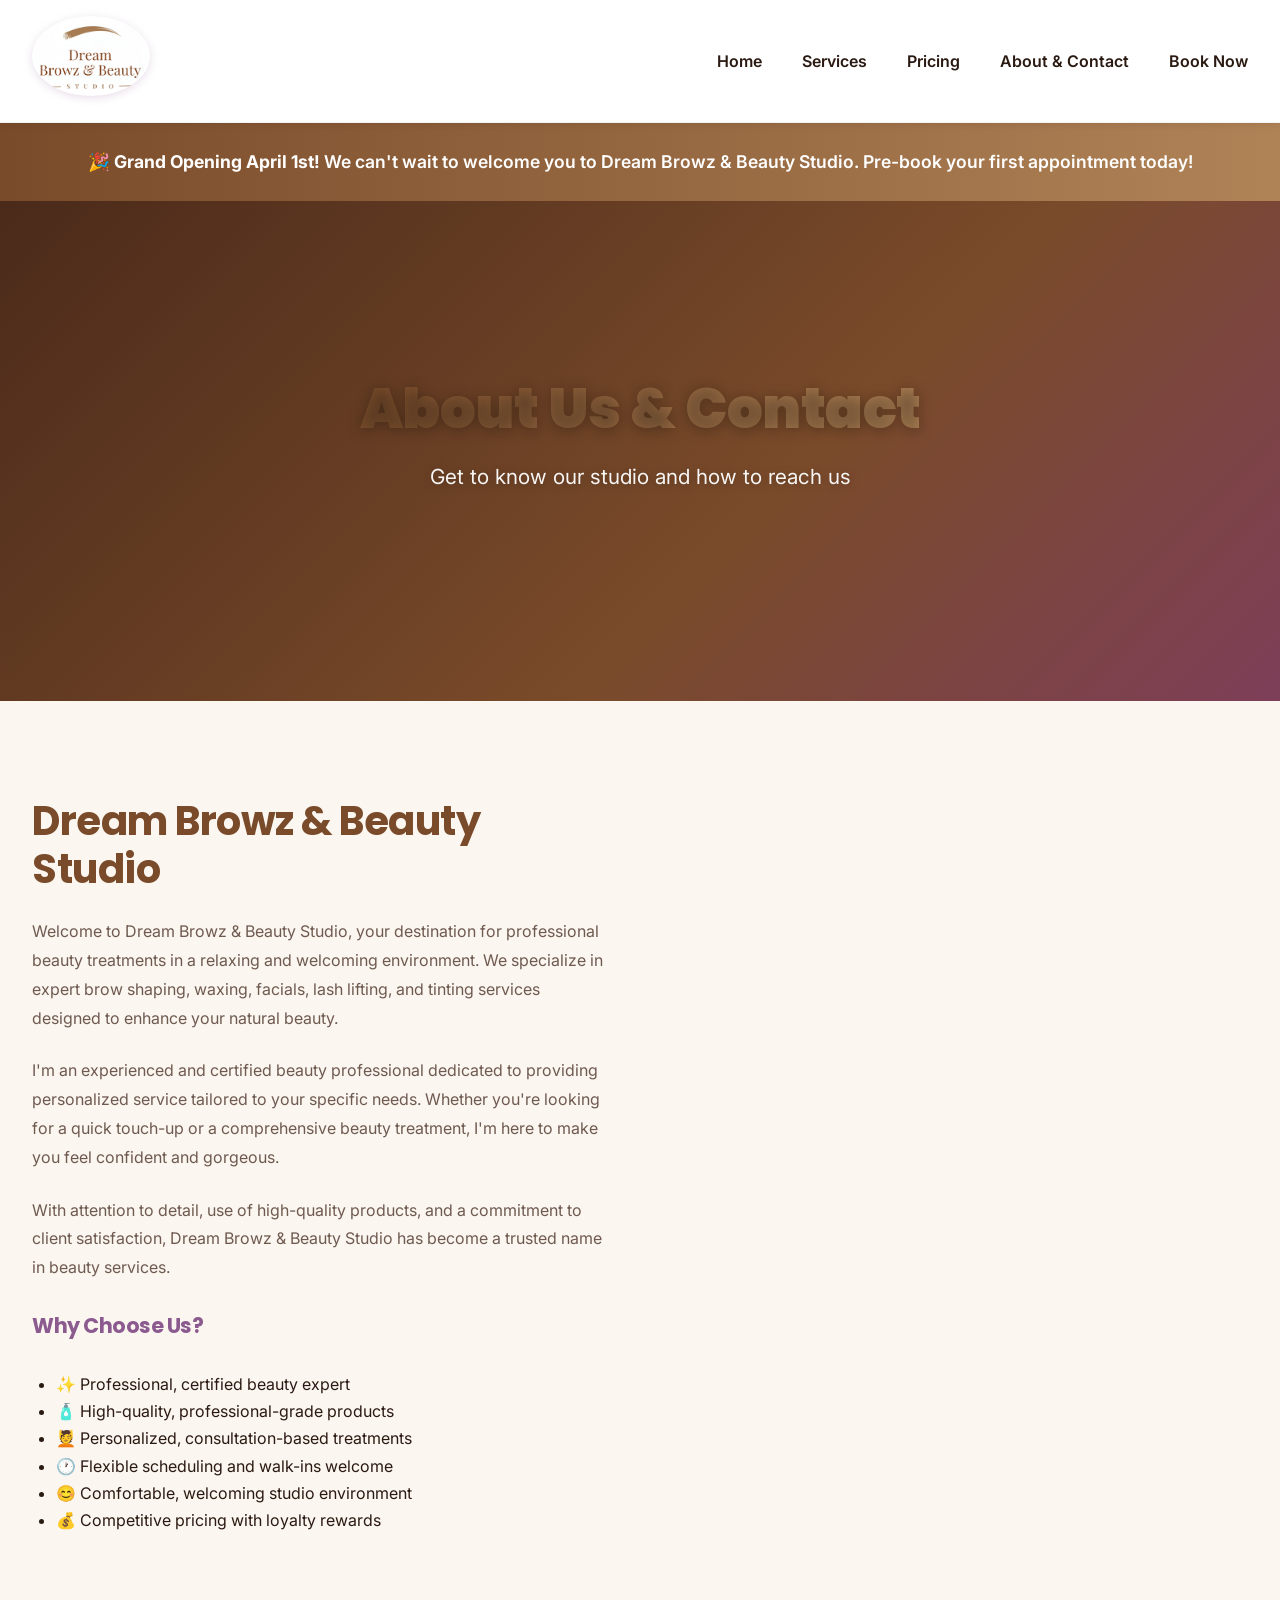
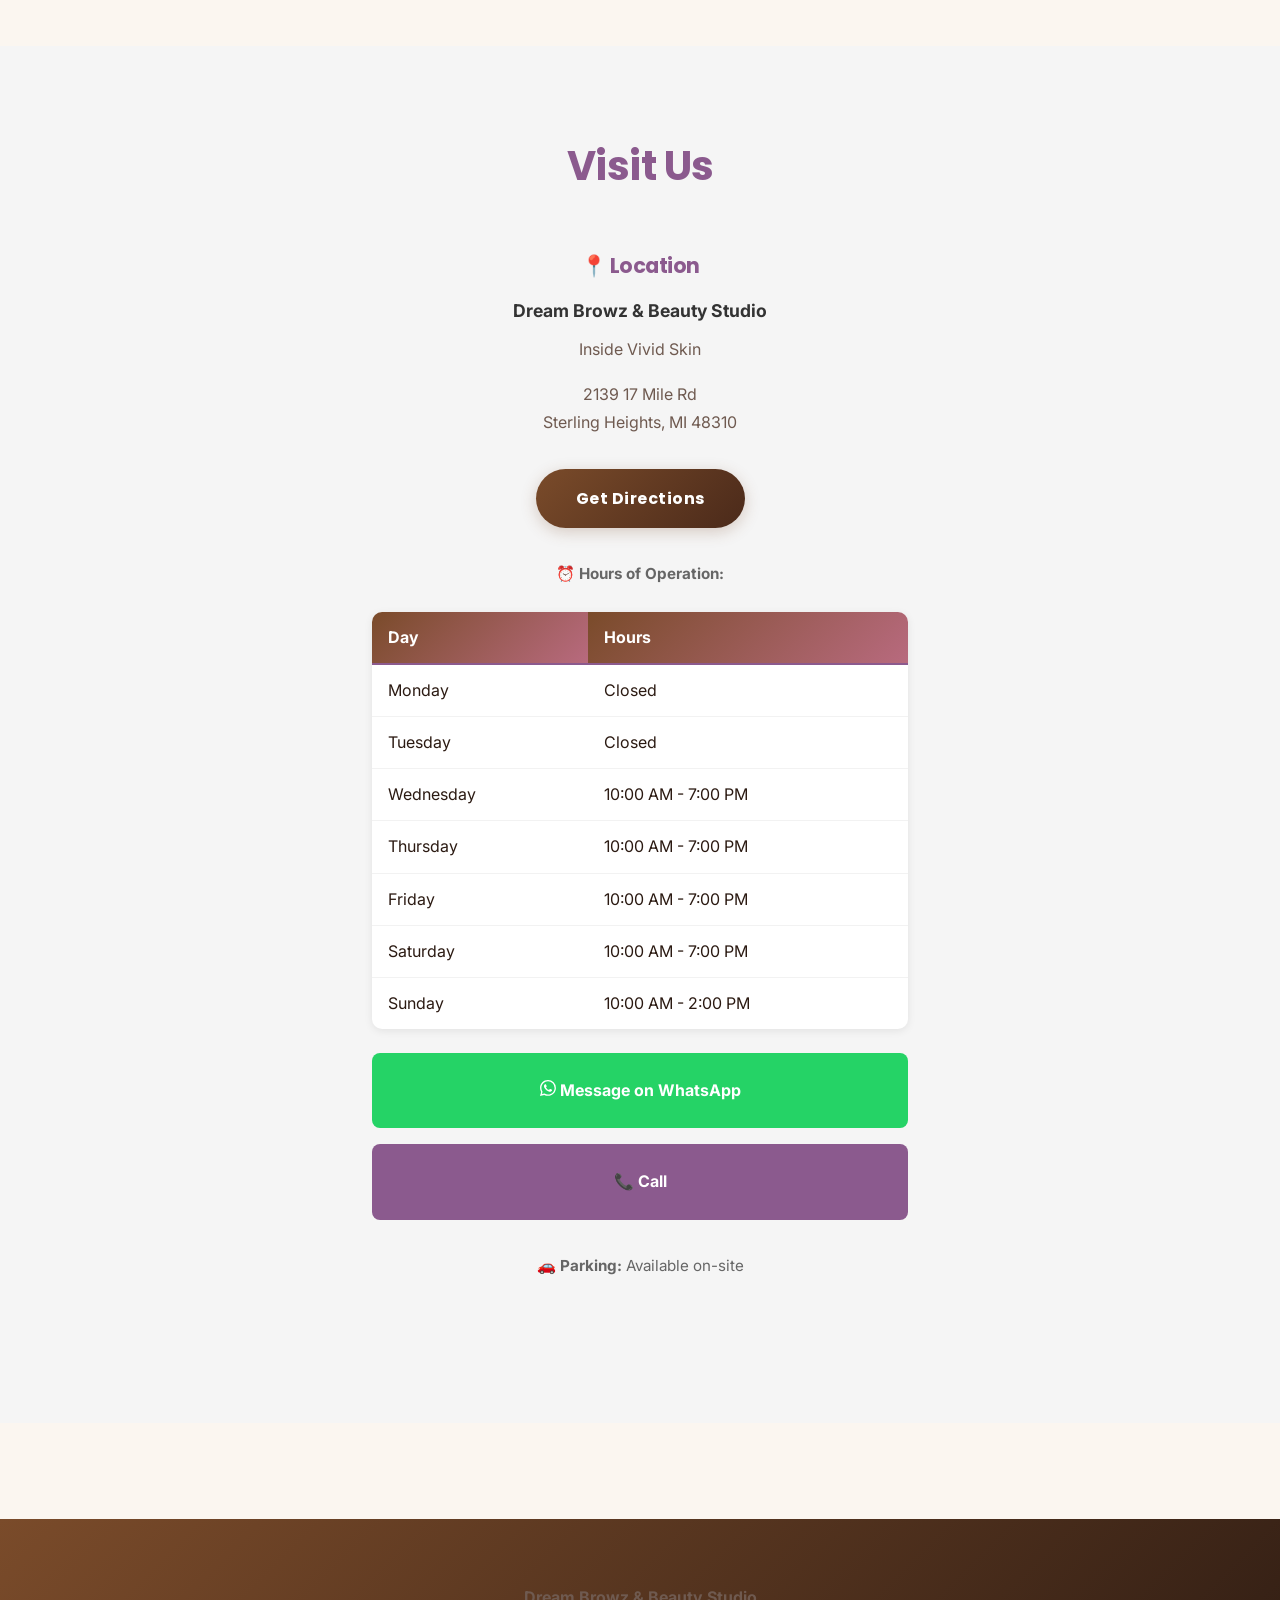
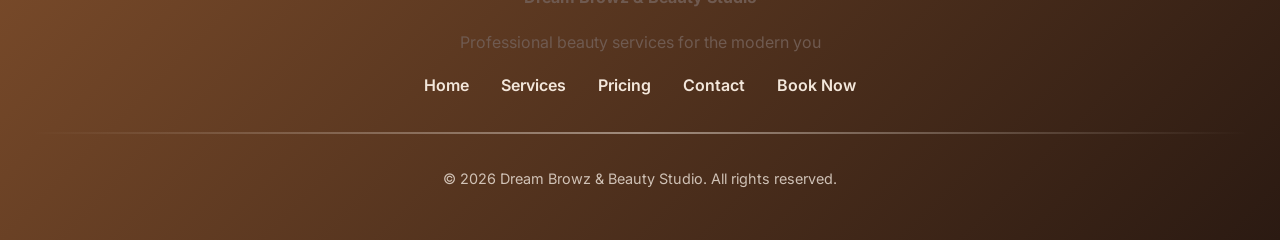
==== about.html @ 8efdc84b "design updates" ====
<!DOCTYPE html>
<html lang="en">
<head>
  <meta charset="UTF-8">
  <meta name="viewport" content="width=device-width, initial-scale=1.0">
  <meta name="description" content="About Dream Browz & Beauty Studio - Contact information, hours, and meet our team.">
  <meta name="keywords" content="beauty studio, contact, hours, location, team">
  
  <title>About Us & Contact - Dream Browz & Beauty Studio</title>
  
  <link rel="stylesheet" href="css/style.css">
  <link rel="icon" type="image/svg+xml" href="images/favicon.svg">
</head>
<body>
  <!-- ============================================
       Navigation Bar
       ============================================ -->
  <nav>
    <div class="navbar">
      <div class="logo"><a href="https://www.dreambrowznbeauty.com"><img src="images/logo.png" alt="Dream Browz & Beauty Studio"></a></div>
      <div class="nav-toggle">
        <span></span>
        <span></span>
        <span></span>
      </div>
      <ul class="nav-links">
        <li><a href="index.html">Home</a></li>
        <li><a href="index.html#services">Services</a></li>
        <li><a href="pricing.html">Pricing</a></li>
        <li><a href="about.html">About & Contact</a></li>
        <li><a href="booking.html">Book Now</a></li>
      </ul>
    </div>
  </nav>

  <!-- ============================================
       Coming Soon Banner
       ============================================ -->
  <div class="coming-soon-banner">
    🎉 <strong>Grand Opening April 1st!</strong> We can't wait to welcome you to Dream Browz & Beauty Studio. Pre-book your first appointment today!
  </div>

  <!-- ============================================
       Hero Section
       ============================================ -->
  <section class="hero">
    <h1>About Us & Contact</h1>
    <p>Get to know our studio and how to reach us</p>
  </section>

  <!-- ============================================
       About Section
       ============================================ -->
  <section class="about">
    <div class="about-content">
      <div class="about-text">
        <h2>Dream Browz & Beauty Studio</h2>
        <p>
          Welcome to Dream Browz & Beauty Studio, your destination for professional beauty treatments 
          in a relaxing and welcoming environment. We specialize in expert brow shaping, waxing, facials, 
          lash lifting, and tinting services designed to enhance your natural beauty.
        </p>
        
        <p>
          I'm an experienced and certified beauty professional dedicated to providing personalized 
          service tailored to your specific needs. Whether you're looking for a quick touch-up or a 
          comprehensive beauty treatment, I'm here to make you feel confident and gorgeous.
        </p>

        <p>
          With attention to detail, use of high-quality products, and a commitment to client satisfaction, 
          Dream Browz & Beauty Studio has become a trusted name in beauty services.
        </p>

        <h3 style="margin-top: 2rem; color: #8b5a8e;">Why Choose Us?</h3>
        <ul style="margin-left: 1.5rem; list-style: disc; padding: 1rem 0;">
          <li>✨ Professional, certified beauty expert</li>
          <li>🧴 High-quality, professional-grade products</li>
          <li>💆 Personalized, consultation-based treatments</li>
          <li>🕐 Flexible scheduling and walk-ins welcome</li>
          <li>😊 Comfortable, welcoming studio environment</li>
          <li>💰 Competitive pricing with loyalty rewards</li>
        </ul>
      </div>


    </div>
  </section>

  <!-- ============================================
       COMMENTED OUT: Contact Form Section
       ============================================ -->
  <!--
  <section class="backup-contact" style="padding: 3rem 2rem; background: #f9f9f9; max-width: 600px; margin: 2rem auto;">
    <div style="border-top: 2px solid #f0f0f0; padding-top: 2rem;">
      <h3 style="text-align: center; color: #8b5a8e; margin-bottom: 1.5rem;">Send us a Message</h3>
      
      <form id="contact-form" method="POST" action="https://formspree.io/f/xgonzklg" style="display: flex; flex-direction: column; gap: 1rem;">
        <div>
          <label for="name" style="display: block; margin-bottom: 0.5rem; color: #333; font-weight: bold;">Name</label>
          <input type="text" id="name" name="name" required placeholder="Your name" 
            style="width: 100%; padding: 0.75rem; border: 1px solid #ddd; border-radius: 6px; font-family: inherit; box-sizing: border-box;">
        </div>

        <div>
          <label for="email" style="display: block; margin-bottom: 0.5rem; color: #333; font-weight: bold;">Email</label>
          <input type="email" id="email" name="email" required placeholder="your@email.com" 
            style="width: 100%; padding: 0.75rem; border: 1px solid #ddd; border-radius: 6px; font-family: inherit; box-sizing: border-box;">
        </div>

        <div>
          <label for="phone" style="display: block; margin-bottom: 0.5rem; color: #333; font-weight: bold;">Phone</label>
          <input type="tel" id="phone" name="phone" placeholder="(123) 456-7890" 
            style="width: 100%; padding: 0.75rem; border: 1px solid #ddd; border-radius: 6px; font-family: inherit; box-sizing: border-box;">
        </div>

        <div>
          <label for="service" style="display: block; margin-bottom: 0.5rem; color: #333; font-weight: bold;">Service Interested In</label>
          <select id="service" name="service" 
            style="width: 100%; padding: 0.75rem; border: 1px solid #ddd; border-radius: 6px; font-family: inherit; box-sizing: border-box;">
            <option value="">-- Select a service --</option>
            <option value="Brows">Brows</option>
            <option value="Waxing">Waxing</option>
            <option value="Facials">Facials</option>
            <option value="Lash Lifting">Lash Lifting</option>
            <option value="Tinting">Tinting</option>
            <option value="Other">Other/Custom</option>
          </select>
        </div>

        <div>
          <label for="message" style="display: block; margin-bottom: 0.5rem; color: #333; font-weight: bold;">Message</label>
          <textarea id="message" name="message" rows="4" placeholder="Tell me about your appointment request..." 
            style="width: 100%; padding: 0.75rem; border: 1px solid #ddd; border-radius: 6px; font-family: inherit; resize: vertical; box-sizing: border-box;"></textarea>
        </div>

        <button type="submit" 
          style="padding: 1rem; background: #8b5a8e; color: white; border: none; border-radius: 6px; font-weight: bold; cursor: pointer; font-size: 1rem; transition: background 0.3s;"
          onmouseover="this.style.background='#704a7a'" onmouseout="this.style.background='#8b5a8e'">
          Send Message
        </button>
      </form>

      <p id="form-status" style="text-align: center; margin-top: 1rem; color: #666; font-size: 0.9rem;"></p>
    </div>
  </section>
  -->

  <!-- ============================================
       Location Section
       ============================================ -->
  <section class="about" style="background-color: #f5f5f5;">
    <h2 style="text-align: center; color: #8b5a8e; margin-bottom: 2rem;">Visit Us</h2>
    
    <div style="max-width: 600px; margin: 0 auto; text-align: center; padding: 2rem;">
      <h3 style="color: #8b5a8e; margin-bottom: 1rem;">📍 Location</h3>
      <p style="font-size: 1.1rem; color: #333; margin-bottom: 0.5rem; font-weight: bold;">
        Dream Browz & Beauty Studio
      </p>
      <p>
        Inside Vivid Skin
      </p>
      <p>
        2139 17 Mile Rd<br>
        Sterling Heights, MI 48310
      </p>
      
      <div style="margin: 2rem 0;">
        <a href="https://www.google.com/maps/search/2139+17+Mile+Rd+Sterling+Heights+MI+48310" target="_blank" class="btn btn-primary">Get Directions</a>
      </div>
      
      <p style="color: #666; font-size: 0.95rem; margin-top: 1rem;">
        <strong>⏰ Hours of Operation:</strong>
      </p>
      
      <table class="hours-table" style="margin: 1.5rem auto; border-collapse: collapse; text-align: left;">
        <thead>
          <tr style="border-bottom: 2px solid #8b5a8e;">
            <th style="padding: 0.75rem 1rem;">Day</th>
            <th style="padding: 0.75rem 1rem;">Hours</th>
          </tr>
        </thead>
        <tbody>
          <tr style="border-bottom: 1px solid #ddd;">
            <td style="padding: 0.75rem 1rem;">Monday</td>
            <td style="padding: 0.75rem 1rem;">Closed</td>
          </tr>
          <tr style="border-bottom: 1px solid #ddd;">
            <td style="padding: 0.75rem 1rem;">Tuesday</td>
            <td style="padding: 0.75rem 1rem;">Closed</td>
          </tr>
          <tr style="border-bottom: 1px solid #ddd;">
            <td style="padding: 0.75rem 1rem;">Wednesday</td>
            <td style="padding: 0.75rem 1rem;">10:00 AM - 7:00 PM</td>
          </tr>
          <tr style="border-bottom: 1px solid #ddd;">
            <td style="padding: 0.75rem 1rem;">Thursday</td>
            <td style="padding: 0.75rem 1rem;">10:00 AM - 7:00 PM</td>
          </tr>
          <tr style="border-bottom: 1px solid #ddd;">
            <td style="padding: 0.75rem 1rem;">Friday</td>
            <td style="padding: 0.75rem 1rem;">10:00 AM - 7:00 PM</td>
          </tr>
          <tr style="border-bottom: 1px solid #ddd;">
            <td style="padding: 0.75rem 1rem;">Saturday</td>
            <td style="padding: 0.75rem 1rem;">10:00 AM - 7:00 PM</td>
          </tr>
          <tr>
            <td style="padding: 0.75rem 1rem;">Sunday</td>
            <td style="padding: 0.75rem 1rem;">10:00 AM - 2:00 PM</td>
          </tr>
        </tbody>
      </table>
          <!-- Quick Contact Options (Mobile-Friendly Stack) -->
      <div style="display: grid; grid-template-columns: 1fr; gap: 1rem; margin-bottom: 2rem;">
        <!-- WhatsApp Button -->
        <a href="https://wa.me/7174668719?text=Hi%20Dream%20Browz%20n%20Beauty!%20I'd%20like%20to%20book%20an%20appointment." 
           style="display: block; padding: 1.5rem; background: #25D366; color: white; text-align: center; border-radius: 8px; text-decoration: none; font-weight: bold; transition: background 0.3s;"
           onmouseover="this.style.background='#1fa856'" onmouseout="this.style.background='#25D366'">
          <svg xmlns="http://www.w3.org/2000/svg" width="16" height="16" fill="currentColor" class="bi bi-whatsapp" viewBox="0 0 16 16">
  <path d="M13.601 2.326A7.85 7.85 0 0 0 7.994 0C3.627 0 .068 3.558.064 7.926c0 1.399.366 2.76 1.057 3.965L0 16l4.204-1.102a7.9 7.9 0 0 0 3.79.965h.004c4.368 0 7.926-3.558 7.93-7.93A7.9 7.9 0 0 0 13.6 2.326zM7.994 14.521a6.6 6.6 0 0 1-3.356-.92l-.24-.144-2.494.654.666-2.433-.156-.251a6.56 6.56 0 0 1-1.007-3.505c0-3.626 2.957-6.584 6.591-6.584a6.56 6.56 0 0 1 4.66 1.931 6.56 6.56 0 0 1 1.928 4.66c-.004 3.639-2.961 6.592-6.592 6.592m3.615-4.934c-.197-.099-1.17-.578-1.353-.646-.182-.065-.315-.099-.445.099-.133.197-.513.646-.627.775-.114.133-.232.148-.43.05-.197-.1-.836-.308-1.592-.985-.59-.525-.985-1.175-1.103-1.372-.114-.198-.011-.304.088-.403.087-.088.197-.232.296-.346.1-.114.133-.198.198-.33.065-.134.034-.248-.015-.347-.05-.099-.445-1.076-.612-1.47-.16-.389-.323-.335-.445-.34-.114-.007-.247-.007-.38-.007a.73.73 0 0 0-.529.247c-.182.198-.691.677-.691 1.654s.71 1.916.81 2.049c.098.133 1.394 2.132 3.383 2.992.47.205.84.326 1.129.418.475.152.904.129 1.246.08.38-.058 1.171-.48 1.338-.943.164-.464.164-.86.114-.943-.049-.084-.182-.133-.38-.232"/>
</svg> Message on WhatsApp
        </a>

        <!-- Phone Button -->
        <a href="tel:+17174668719" 
           style="display: block; padding: 1.5rem; background: #8b5a8e; color: white; text-align: center; border-radius: 8px; text-decoration: none; font-weight: bold; transition: background 0.3s;"
           onmouseover="this.style.background='#704a7a'" onmouseout="this.style.background='#8b5a8e'">
          📞 Call 
        </a>
      </div>
      <p style="color: #666; font-size: 0.95rem; margin-top: 1rem;">
        <strong>🚗 Parking:</strong> Available on-site
      </p>
    </div>
  </section>

  <!-- ============================================
       Footer
       ============================================ -->
  <footer>
    <div class="footer-content">
      <p><strong>Dream Browz & Beauty Studio</strong></p>
      <p>Professional beauty services for the modern you</p>
      
      <div class="footer-links">
        <a href="index.html">Home</a>
        <a href="index.html#services">Services</a>
        <a href="pricing.html">Pricing</a>
        <a href="about.html">Contact</a>
        <a href="https://book.squareup.com/appointments/posauecq1k272t/location/LMS1SYVD9QGTF/services">Book Now</a>
      </div>

      <div class="footer-divider"></div>

      <p class="footer-copyright">&copy; 2026 Dream Browz & Beauty Studio. All rights reserved.</p>      
    </div>
  </footer>

  <script src="js/script.js"></script>
</body>
</html>
---- css/style.css ----
/* ============================================
   Dream Browz & Beauty - Gen Z Design
   Modern, Bold, Interactive, Innovative
   ============================================ */

@import url('https://fonts.googleapis.com/css2?family=Poppins:wght@300;400;600;700;900&family=Inter:wght@400;500;600;700&display=swap');

/* ============================================
   Root CSS Variables - Modern Color Palette
   ============================================ */
:root {
  /* Brand palette (matched to logo) */
  --primary-purple: #7a4b2a; /* cocoa (keeps existing var name compatibility) */
  --dark-purple: #4b2a1a;    /* deep cocoa */
  --light-purple: #b08357;  /* caramel */
  
  /* Accent Colors (soft, not neon) */
  --neon-pink: #b86a7e;      /* muted rose */
  --hot-pink: #c48998;       /* dusty pink */
  --vibrant-cyan: #5c7a7a;   /* muted teal */
  --lime: #8aa27a;           /* muted sage */
  --coral: #c9796b;          /* muted coral */
  
  /* Neutrals */
  --dark-bg: #120d0a;
  --light-bg: #fbf6f0;
  --white: #ffffff;
  --text-dark: #2b1a12;
  --text-light: #6f5a50;
  --text-muted: #9b857b;
  
  /* Warm Tones */
  --warm-brown: #b08357;
  --cream: #f3e7db;
  
  /* Shadows - Modern */
  --shadow-sm: 0 2px 8px rgba(0, 0, 0, 0.08);
  --shadow-md: 0 4px 16px rgba(0, 0, 0, 0.12);
  --shadow-lg: 0 8px 24px rgba(0, 0, 0, 0.16);
  --shadow-neon: 0 0 20px rgba(255, 0, 110, 0.3);
  
  /* Transitions */
  --transition-fast: all 0.2s cubic-bezier(0.4, 0, 0.2, 1);
  --transition-smooth: all 0.3s cubic-bezier(0.4, 0, 0.2, 1);
  --transition-spring: all 0.5s cubic-bezier(0.34, 1.56, 0.64, 1);
  
  /* Typography */
  --font-display: 'Poppins', sans-serif;
  --font-body: 'Inter', sans-serif;
}

/* ============================================
   Global Styles
   ============================================ */

* {
  margin: 0;
  padding: 0;
  box-sizing: border-box;
}

html {
  scroll-behavior: smooth;
}

body {
  font-family: var(--font-body);
  color: var(--text-dark);
  line-height: 1.7;
  background-color: var(--light-bg);
  overflow-x: hidden;
}

h1, h2, h3, h4, h5, h6 {
  font-family: var(--font-display);
  font-weight: 700;
  line-height: 1.2;
  letter-spacing: -0.5px;
}

h1 {
  font-size: clamp(2rem, 5vw, 3.5rem);
  font-weight: 900;
  background: linear-gradient(135deg, var(--primary-purple) 0%, var(--light-purple) 100%);
  -webkit-background-clip: text;
  -webkit-text-fill-color: transparent;
  background-clip: text;
  margin-bottom: 1.5rem;
}

h2 {
  font-size: clamp(1.5rem, 4vw, 2.5rem);
  color: var(--text-dark);
  margin-bottom: 1.5rem;
}

h3 {
  font-size: 1.3rem;
  color: var(--text-dark);
  margin-bottom: 1rem;
}

p {
  font-size: 1rem;
  color: var(--text-light);
  margin-bottom: 1rem;
  line-height: 1.8;
}

a {
  color: var(--primary-purple);
  text-decoration: none;
  transition: var(--transition-smooth);
}

a:hover {
  color: var(--light-purple);
}

/* ============================================
   Navigation Bar - Modern Sticky Header
   ============================================ */

nav {
  position: sticky;
  top: 0;
  z-index: 1000;
  background: rgba(255, 255, 255, 0.98);
  backdrop-filter: blur(10px);
  border-bottom: 1px solid rgba(0, 0, 0, 0.05);
  box-shadow: var(--shadow-sm);
}

.navbar {
  display: flex;
  justify-content: space-between;
  align-items: center;
  padding: 1rem 2rem;
  max-width: 1400px;
  margin: 0 auto;
}

.logo {
  display: flex;
  align-items: center;
  gap: 0.75rem;
  font-size: 1.3rem;
  font-weight: 900;
  font-family: var(--font-display);
  background: linear-gradient(135deg, var(--primary-purple) 0%, var(--light-purple) 100%);
  -webkit-background-clip: text;
  -webkit-text-fill-color: transparent;
  background-clip: text;
}

.logo img {
  height: 80px;
  width: auto;
  filter: drop-shadow(0 2px 4px rgba(139, 90, 142, 0.2));
   border-radius: 90%; object-fit: cover;
}

.nav-links {
  display: flex;
  list-style: none;
  gap: 2.5rem;
  align-items: center;
}

.nav-links a {
  font-weight: 600;
  position: relative;
  color: var(--text-dark);
  transition: var(--transition-fast);
}

.nav-links a:hover {
  color: var(--primary-purple);
}

.nav-links a::after {
  content: '';
  position: absolute;
  bottom: -5px;
  left: 0;
  width: 0;
  height: 2px;
  background: linear-gradient(90deg, var(--primary-purple), var(--light-purple));
  transition: var(--transition-fast);
}

.nav-links a:hover::after {
  width: 100%;
}

.nav-toggle {
  display: none;
  flex-direction: column;
  cursor: pointer;
  gap: 6px;
}

.nav-toggle span {
  width: 24px;
  height: 3px;
  background: var(--text-dark);
  border-radius: 2px;
  transition: var(--transition-smooth);
}

.nav-toggle.active span:nth-child(1) {
  transform: rotate(45deg) translate(8px, 8px);
}

.nav-toggle.active span:nth-child(2) {
  opacity: 0;
  transform: translateX(-10px);
}

.nav-toggle.active span:nth-child(3) {
  transform: rotate(-45deg) translate(7px, -7px);
}

/* ============================================
   Coming Soon Banner
   ============================================ */

.coming-soon-banner {
  background: linear-gradient(90deg, var(--primary-purple) 0%, var(--light-purple) 100%);
  color: white;
  padding: 1.5rem 2rem;
  text-align: center;
  font-weight: 600;
  font-size: 1.1rem;
  animation: slideDown 0.5s ease-out;
}

@keyframes slideDown {
  from {
    transform: translateY(-100%);
    opacity: 0;
  }
  to {
    transform: translateY(0);
    opacity: 1;
  }
}

/* ============================================
   Hero Section
   ============================================ */

.hero {
  position: relative;
  overflow: hidden;
  min-height: 500px;
  display: flex;
  flex-direction: column;
  justify-content: center;
  align-items: center;
  text-align: center;
  padding: 6rem 2rem;
  background: linear-gradient(135deg, var(--dark-purple) 0%, var(--primary-purple) 60%, #7d3e58 100%);
  color: white;
}

.hero h1 {
  text-shadow: 0 2px 14px rgba(18, 13, 10, 0.35);
}

.hero p {
  text-shadow: 0 1px 10px rgba(18, 13, 10, 0.28);
}

.hero::before {
  content: '';
  position: absolute;
  top: -50%;
  right: -50%;
  width: 500px;
  height: 500px;
  background: radial-gradient(circle, rgba(176, 131, 87, 0.12) 0%, transparent 70%);
  border-radius: 50%;
  animation: float 15s ease-in-out infinite;
}

.hero::after {
  content: '';
  position: absolute;
  bottom: -30%;
  left: -30%;
  width: 400px;
  height: 400px;
  background: radial-gradient(circle, rgba(184, 106, 126, 0.10) 0%, transparent 70%);
  border-radius: 50%;
  animation: float 20s ease-in-out infinite 2s;
}

@keyframes float {
  0%, 100% { transform: translateY(0px); }
  50% { transform: translateY(30px); }
}

.hero > * {
  position: relative;
  z-index: 2;
}

.hero h1 {
  color: white;
  margin-bottom: 1rem;
  animation: fadeInUp 0.8s ease-out 0.2s both;
}

.hero p {
  font-size: 1.3rem;
  color: rgba(255, 255, 255, 0.95);
  margin-bottom: 2rem;
  animation: fadeInUp 0.8s ease-out 0.4s both;
}

.hero-buttons {
  display: flex;
  gap: 1.5rem;
  justify-content: center;
  flex-wrap: wrap;
  animation: fadeInUp 0.8s ease-out 0.6s both;
}

@keyframes fadeInUp {
  from {
    opacity: 0;
    transform: translateY(30px);
  }
  to {
    opacity: 1;
    transform: translateY(0);
  }
}

/* ============================================
   Buttons
   ============================================ */

.btn {
  display: inline-flex;
  align-items: center;
  justify-content: center;
  padding: 1rem 2.5rem;
  border-radius: 50px;
  font-family: var(--font-display);
  font-weight: 700;
  font-size: 1rem;
  cursor: pointer;
  border: none;
  transition: var(--transition-spring);
  position: relative;
  overflow: hidden;
  letter-spacing: 0.5px;
  text-decoration: none;
}

.btn::before {
  content: '';
  position: absolute;
  top: 50%;
  left: 50%;
  width: 0;
  height: 0;
  border-radius: 50%;
  background: rgba(255, 255, 255, 0.3);
  transform: translate(-50%, -50%);
  transition: width 0.6s, height 0.6s;
}

.btn:active::before {
  width: 300px;
  height: 300px;
}

.btn-primary {
  background: linear-gradient(135deg, var(--primary-purple) 0%, var(--dark-purple) 100%);
  color: white;
  box-shadow: 0 4px 15px rgba(122, 75, 42, 0.25);
}

.btn-primary:hover {
  transform: translateY(-3px);
  box-shadow: 0 8px 25px rgba(122, 75, 42, 0.32);
  background: linear-gradient(135deg, var(--light-purple) 0%, var(--primary-purple) 100%);
}

.btn-secondary {
  background: rgba(255, 255, 255, 0.95);
  color: var(--primary-purple);
  border: 2px solid var(--primary-purple);
  box-shadow: var(--shadow-md);
}

.btn-secondary:hover {
  background: rgba(122, 75, 42, 0.08);
  transform: translateY(-3px);
  box-shadow: 0 8px 25px rgba(122, 75, 42, 0.16);
}

.btn-outline {
  background: transparent;
  color: var(--primary-purple);
  border: 2px solid var(--primary-purple);
  transition: var(--transition-smooth);
}

.btn-outline:hover {
  background: var(--primary-purple);
  color: white;
  transform: translateY(-2px);
}

/* ============================================
   Services Section
   ============================================ */

.services {
  padding: 6rem 2rem;
  max-width: 1400px;
  margin: 0 auto;
}

.section-title {
  text-align: center;
  margin-bottom: 3.5rem;
}

.section-title p {
  font-size: 1.1rem;
  color: var(--text-light);
}

.services-grid {
  display: grid;
  grid-template-columns: repeat(auto-fit, minmax(300px, 1fr));
  gap: 2.5rem;
  margin-top: 3rem;
}

.service-card {
  position: relative;
  background: white;
  border-radius: 20px;
  overflow: hidden;
  box-shadow: var(--shadow-md);
  transition: var(--transition-spring);
  cursor: pointer;
}

.service-card:hover {
  transform: translateY(-8px) scale(1.02);
  box-shadow: var(--shadow-lg);
}

.service-image {
  width: 100%;
  height: 250px;
  object-fit: cover;
  display: block;
  transition: var(--transition-smooth);
}

.service-card:hover .service-image {
  filter: brightness(0.9) saturate(1.2);
  transform: scale(1.05);
}

.service-card > div {
  padding: 2rem;
}

.service-card h3 {
  color: var(--primary-purple);
  margin-bottom: 1rem;
  font-size: 1.4rem;
}

.service-card p {
  color: var(--text-light);
  margin-bottom: 1.5rem;
  font-size: 0.95rem;
}

.service-card .btn {
  width: 100%;
}

/* ============================================
   Pricing Section
   ============================================ */

.pricing {
  padding: 6rem 2rem;
  background: linear-gradient(180deg, #fbf6f0 0%, #fff8f2 100%);
}

.pricing-container {
  max-width: 1400px;
  margin: 0 auto;
}

.pricing-grid {
  display: grid;
  grid-template-columns: repeat(auto-fit, minmax(300px, 1fr));
  gap: 2.5rem;
  margin-top: 3rem;
}

.pricing-card {
  background: white;
  border-radius: 15px;
  padding: 2.5rem;
  box-shadow: var(--shadow-md);
  transition: var(--transition-spring);
  border-top: 4px solid var(--primary-purple);
  position: relative;
}

.pricing-card::before {
  content: '';
  position: absolute;
  top: 0;
  left: 0;
  right: 0;
  height: 4px;
  background: linear-gradient(90deg, var(--primary-purple), var(--light-purple));
  border-radius: 15px 15px 0 0;
}

.pricing-card:hover {
  transform: translateY(-8px);
  box-shadow: 0 20px 40px rgba(139, 90, 142, 0.15);
}

.pricing-card h3 {
  color: var(--primary-purple);
  margin-bottom: 1rem;
  font-size: 1.3rem;
}

.price {
  font-size: 2.5rem;
  font-weight: 900;
  background: linear-gradient(135deg, var(--primary-purple), var(--light-purple));
  -webkit-background-clip: text;
  -webkit-text-fill-color: transparent;
  background-clip: text;
  margin-bottom: 1.5rem;
}

.pricing-description {
  list-style: none;
  margin-bottom: 2rem;
}

.pricing-description li {
  padding: 0.75rem 0;
  border-bottom: 1px solid rgba(0, 0, 0, 0.05);
  font-size: 0.95rem;
  color: var(--text-light);
}

.pricing-description li:last-child {
  border-bottom: none;
}

/* Pricing page callouts */
.callout-card {
  background: white;
  padding: 2rem;
  border-radius: 16px;
  margin-top: 3rem;
  text-align: center;
  box-shadow: var(--shadow-md);
}

.callout-title {
  color: var(--primary-purple);
  margin-bottom: 1rem;
}

.terms {
  margin-top: 3rem;
  font-size: 0.95rem;
  color: var(--text-light);
  text-align: center;
}

.hero.hero-cta {
  min-height: unset;
  padding: 4rem 2rem;
  background: linear-gradient(135deg, var(--light-purple) 0%, var(--primary-purple) 100%);
}

/* ============================================
   About Section
   ============================================ */

.about {
  padding: 6rem 2rem;
  max-width: 1400px;
  margin: 0 auto;
}

.about-content {
  display: grid;
  grid-template-columns: 1fr 1fr;
  gap: 4rem;
  align-items: flex-start;
}

.about-text h2 {
  color: var(--primary-purple);
  margin-bottom: 1.5rem;
}

.about-text p {
  margin-bottom: 1.5rem;
}

.about-image {
  width: 100%;
  border-radius: 15px;
  box-shadow: var(--shadow-lg);
}

.contact-info {
  margin-top: 2.5rem;
  padding: 2rem;
  background: linear-gradient(135deg, rgba(139, 90, 142, 0.05) 0%, rgba(255, 0, 110, 0.05) 100%);
  border-radius: 15px;
  border-left: 4px solid var(--primary-purple);
}

.contact-item {
  margin-bottom: 1.5rem;
  display: flex;
  align-items: flex-start;
  gap: 1rem;
}

.contact-label {
  font-weight: 700;
  color: var(--primary-purple);
  min-width: 100px;
}

.hours-table {
  width: 100%;
  border-collapse: collapse;
  margin: 1.5rem 0;
  background: white;
  border-radius: 10px;
  overflow: hidden;
  box-shadow: var(--shadow-sm);
}

.hours-table th {
  background: linear-gradient(135deg, var(--primary-purple) 0%, var(--neon-pink) 100%);
  color: white;
  padding: 1rem;
  text-align: left;
  font-weight: 700;
}

.hours-table td {
  padding: 1rem;
  border-bottom: 1px solid rgba(0, 0, 0, 0.05);
}

.hours-table tr:last-child td {
  border-bottom: none;
}

.hours-table tr:hover {
  background: rgba(139, 90, 142, 0.05);
}

/* ============================================
   Footer
   ============================================ */

footer {
  background: linear-gradient(135deg, var(--primary-purple) 0%, var(--text-dark) 100%);
  color: white;
  padding: 4rem 2rem 2rem;
  margin-top: 6rem;
}

.footer-content {
  max-width: 1400px;
  margin: 0 auto;
  text-align: center;
}

.footer-links {
  display: flex;
  justify-content: center;
  gap: 2rem;
  flex-wrap: wrap;
  margin-bottom: 2rem;
}

.footer-links a {
  color: var(--cream);
  font-weight: 600;
  transition: var(--transition-smooth);
  position: relative;
}

.footer-links a:hover {
  color: white;
  transform: translateY(-2px);
}

.footer-divider {
  height: 2px;
  background: linear-gradient(90deg, transparent, rgba(240, 230, 220, 0.5), transparent);
  margin: 2rem 0;
}

.footer-copyright {
  font-size: 0.9rem;
  color: rgba(240, 230, 220, 0.8);
  margin-bottom: 1rem;
  line-height: 1.8;
}

/* ============================================
   FAQ Section
   ============================================ */

.faq-section {
  margin: 4rem auto;
}

.faq-item {
  background: white;
  margin-bottom: 1.5rem;
  border-radius: 12px;
  box-shadow: var(--shadow-sm);
  transition: var(--transition-smooth);
}

.faq-item[open] {
  box-shadow: var(--shadow-md);
  background: linear-gradient(135deg, rgba(139, 90, 142, 0.05) 0%, rgba(255, 0, 110, 0.05) 100%);
}

.faq-item summary {
  cursor: pointer;
  user-select: none;
  padding: 1.5rem;
  display: flex;
  align-items: center;
  font-weight: 700;
  color: var(--text-dark);
  transition: var(--transition-smooth);
}

.faq-item summary:hover {
  color: var(--primary-purple);
}

.faq-item p {
  margin: 0;
  color: var(--text-light);
}

/* ============================================
   Responsive Design
   ============================================ */

@media (max-width: 768px) {
  .nav-links {
    display: none;
    position: absolute;
    top: 60px;
    left: 0;
    right: 0;
    flex-direction: column;
    background: white;
    padding: 2rem;
    gap: 1.5rem;
    box-shadow: var(--shadow-lg);
  }
  
  .nav-links.active {
    display: flex;
  }
  
  .nav-toggle {
    display: flex;
  }
  
  .services-grid,
  .pricing-grid {
    grid-template-columns: 1fr;
  }
  
  .about-content {
    grid-template-columns: 1fr;
    gap: 2rem;
  }
  
  .hero {
    min-height: 350px;
    padding: 4rem 1.5rem;
  }
  
  .hero-buttons {
    flex-direction: column;
    gap: 1rem;
  }
  
  .btn {
    width: 100%;
  }

  .hero h1 {
    opacity: 0.98;
  }
  
  .footer-links {
    gap: 1rem;
  }
  
  h1 {
    font-size: 2rem;
  }
  
  h2 {
    font-size: 1.5rem;
  }
}

@media (max-width: 480px) {
  .navbar {
    padding: 1rem;
  }
  
  .logo img {
    height: 60px;
  }
  
  .coming-soon-banner {
    font-size: 0.9rem;
    padding: 1rem;
  }
  
  .section-title {
    margin-bottom: 2rem;
  }
  
  .btn {
    padding: 0.875rem 2rem;
    font-size: 0.95rem;
  }
  
  .contact-item {
    flex-direction: column;
    gap: 0.5rem;
  }
  
  .contact-label {
    min-width: auto;
  }
}

/* ============================================
   Utility Classes
   ============================================ */

.text-center {
  text-align: center;
}

.mt-4 {
  margin-top: 2rem;
}

.mb-4 {
  margin-bottom: 2rem;
}

.opacity-75 {
  opacity: 0.75;
}

/* ============================================
   Animations
   ============================================ */

@keyframes pulse {
  0%, 100% { opacity: 1; }
  50% { opacity: 0.5; }
}

@keyframes shimmer {
  0% { background-position: -1000px 0; }
  100% { background-position: 1000px 0; }
}

.pulse {
  animation: pulse 2s cubic-bezier(0.4, 0, 0.6, 1) infinite;
}
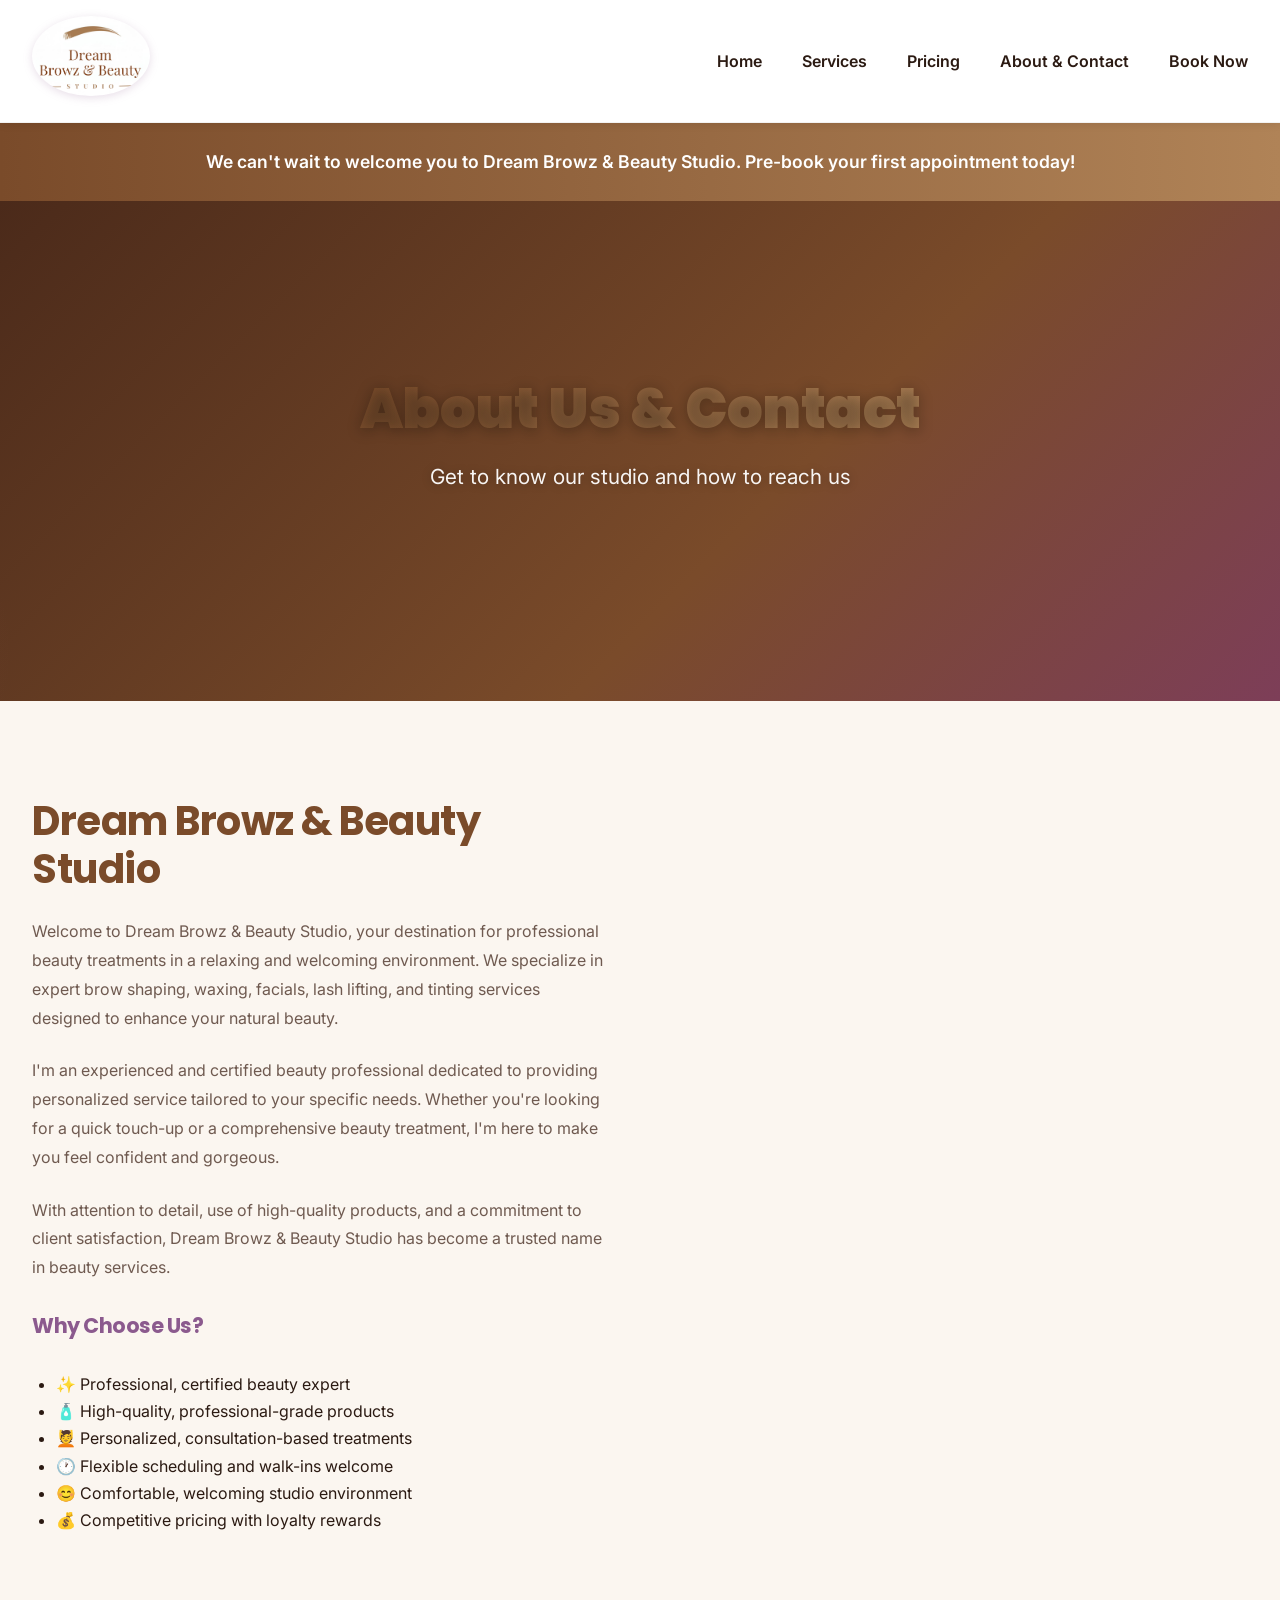
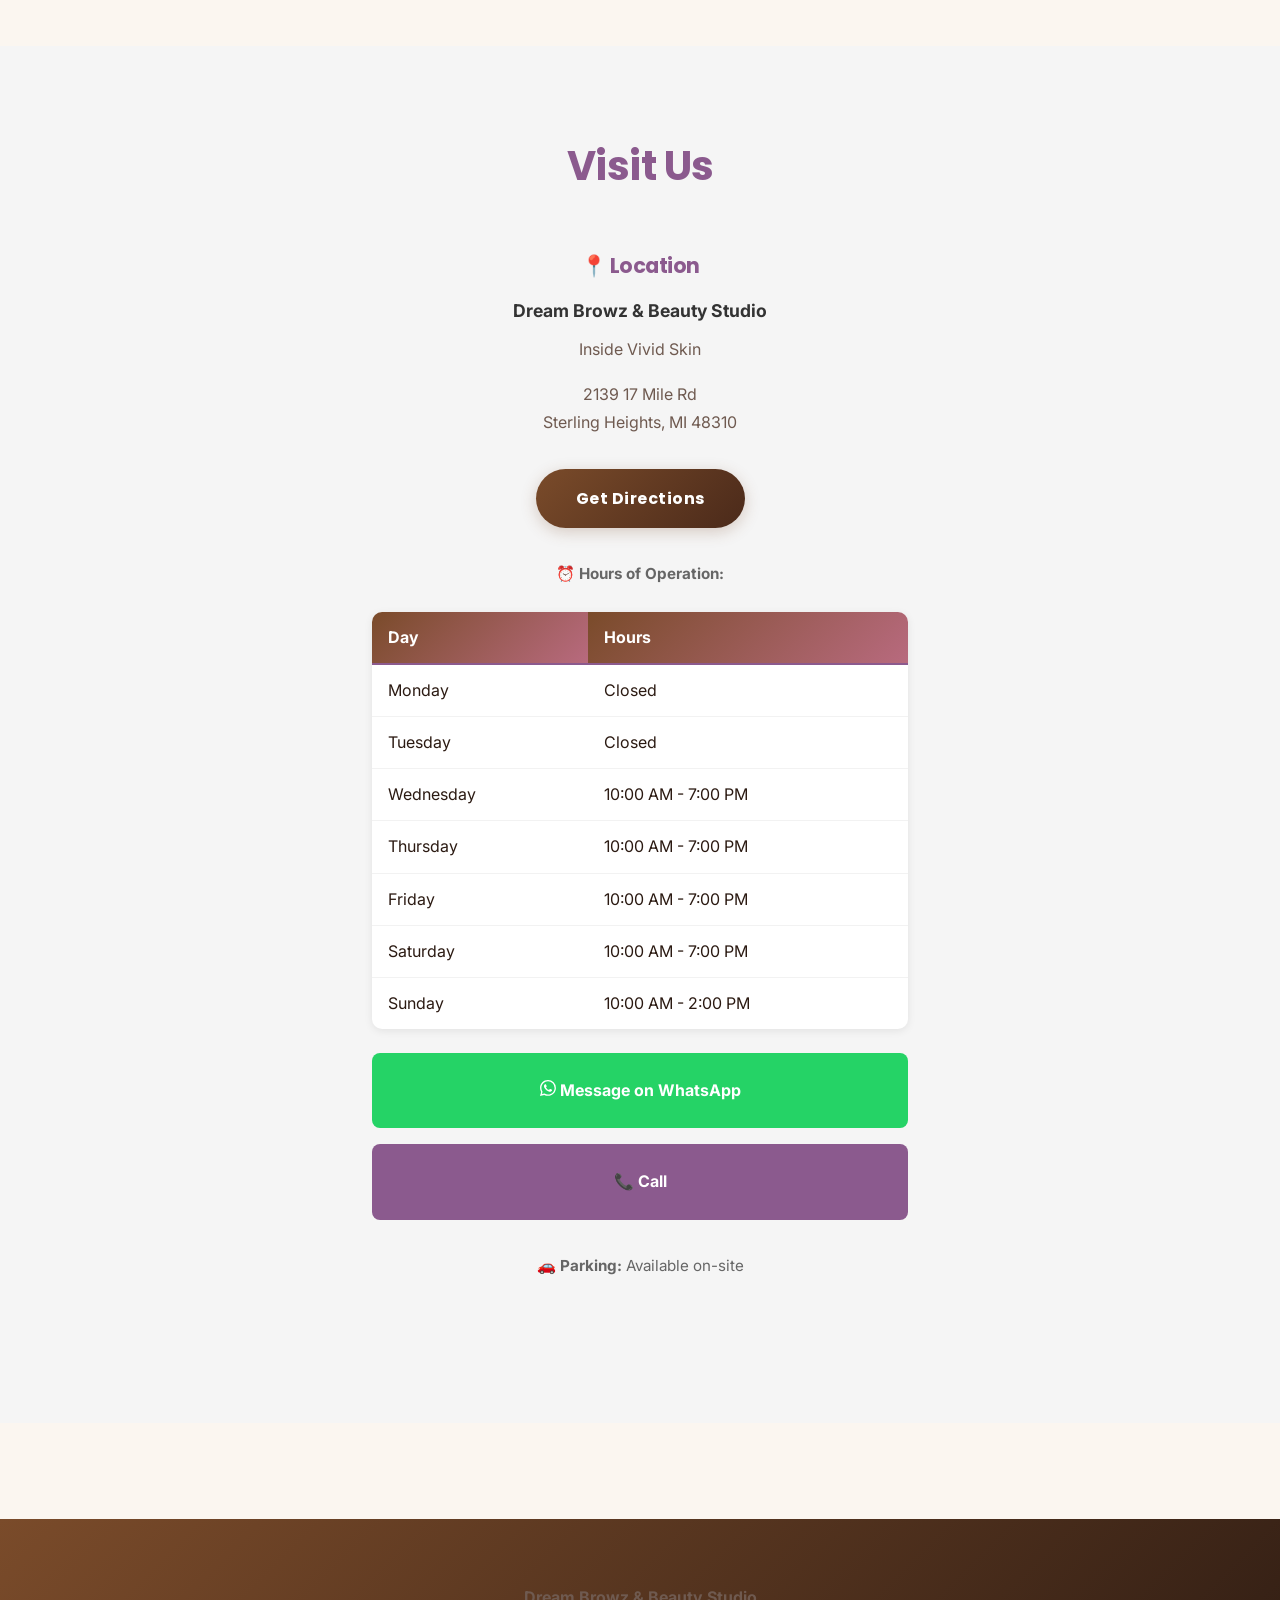
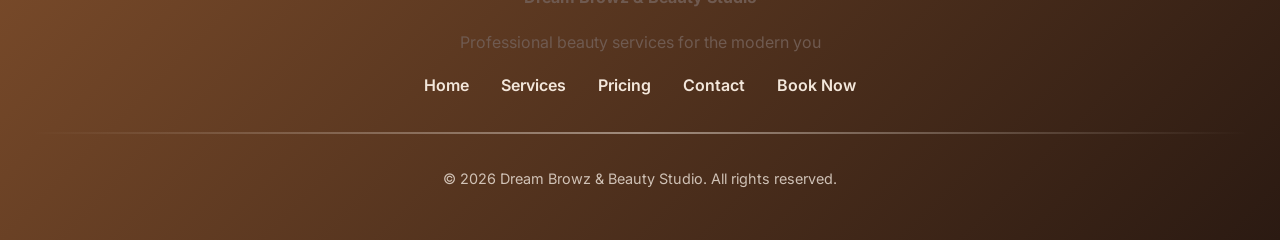
==== commit cc4ba03d: "banner update" ====
--- a/about.html
+++ b/about.html
@@ -37,7 +37,7 @@
        Coming Soon Banner
        ============================================ -->
   <div class="coming-soon-banner">
-    🎉 <strong>Grand Opening April 1st!</strong> We can't wait to welcome you to Dream Browz & Beauty Studio. Pre-book your first appointment today!
+    We can't wait to welcome you to Dream Browz & Beauty Studio. Pre-book your first appointment today!
   </div>
 
   <!-- ============================================
--- a/css/style.css
+++ b/css/style.css
@@ -846,7 +846,7 @@
   }
   
   .logo img {
-    height: 60px;
+    height: 80px;
   }
   
   .coming-soon-banner {
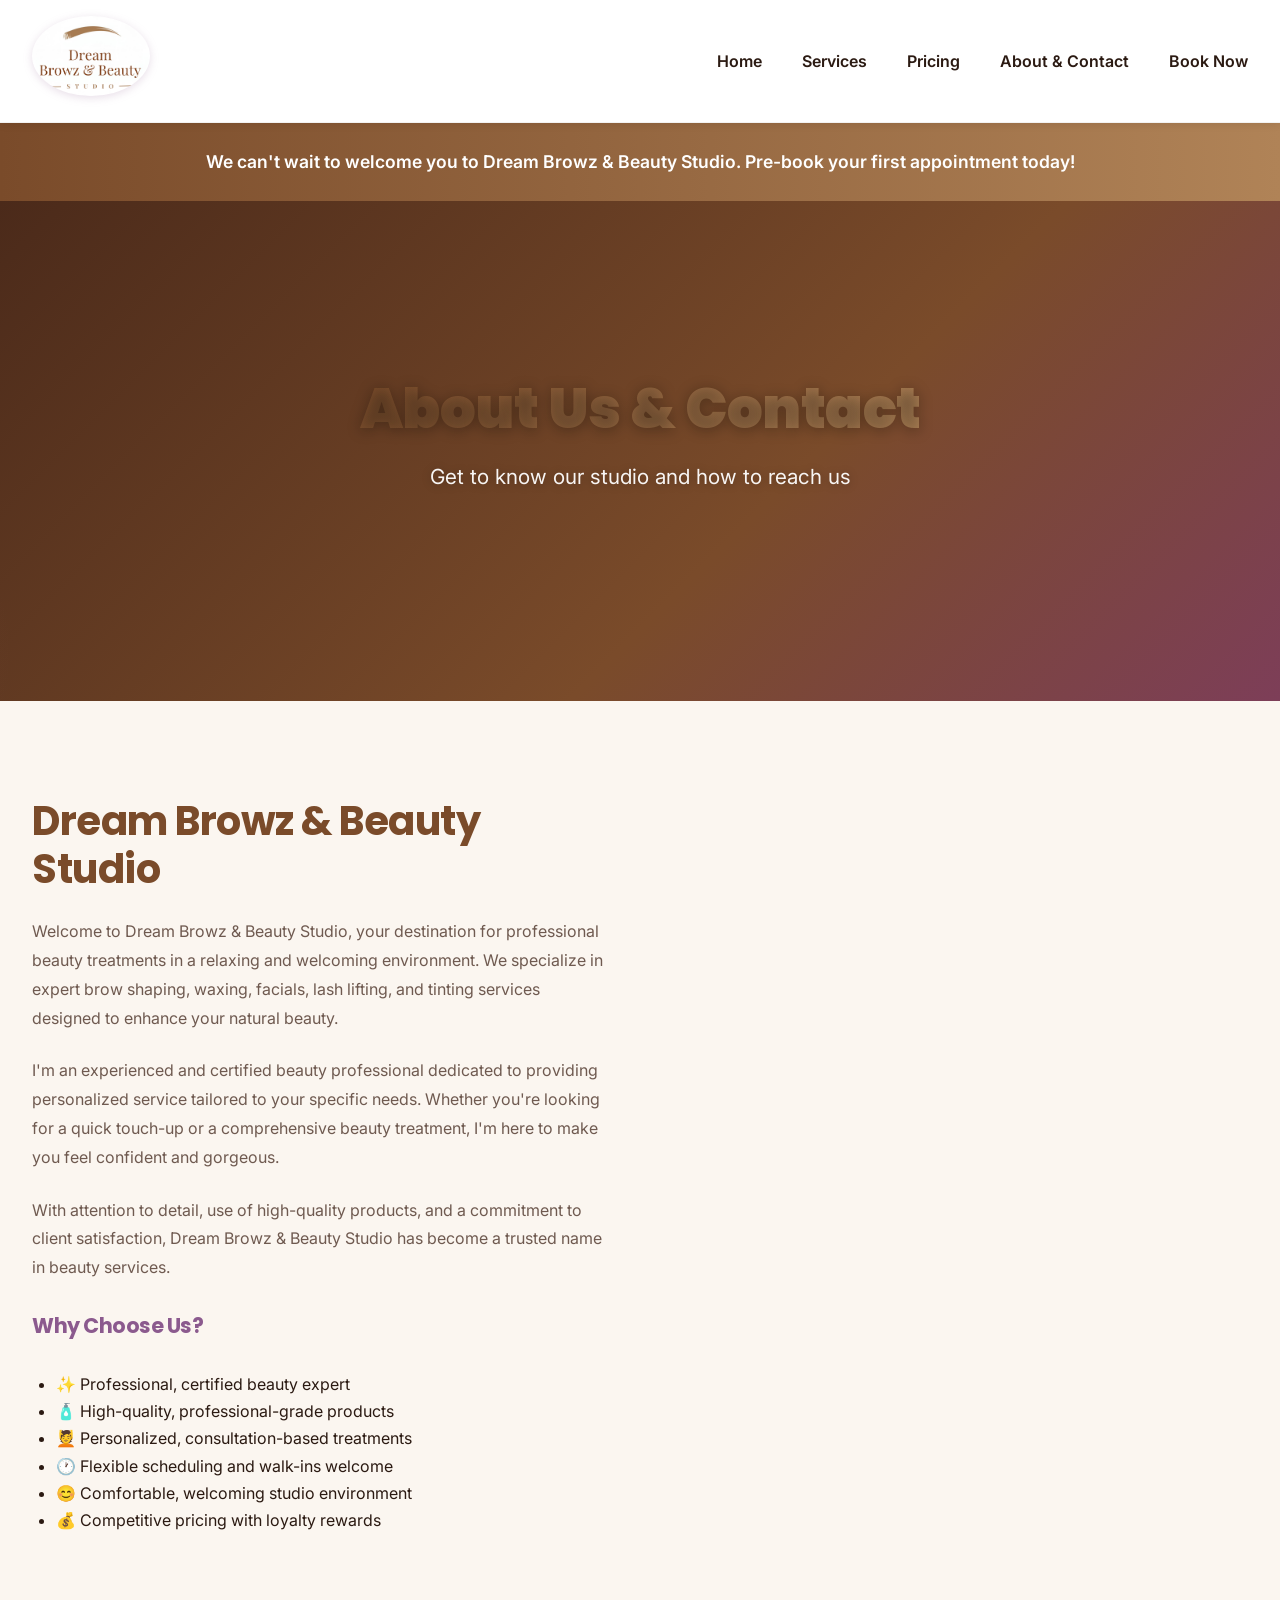
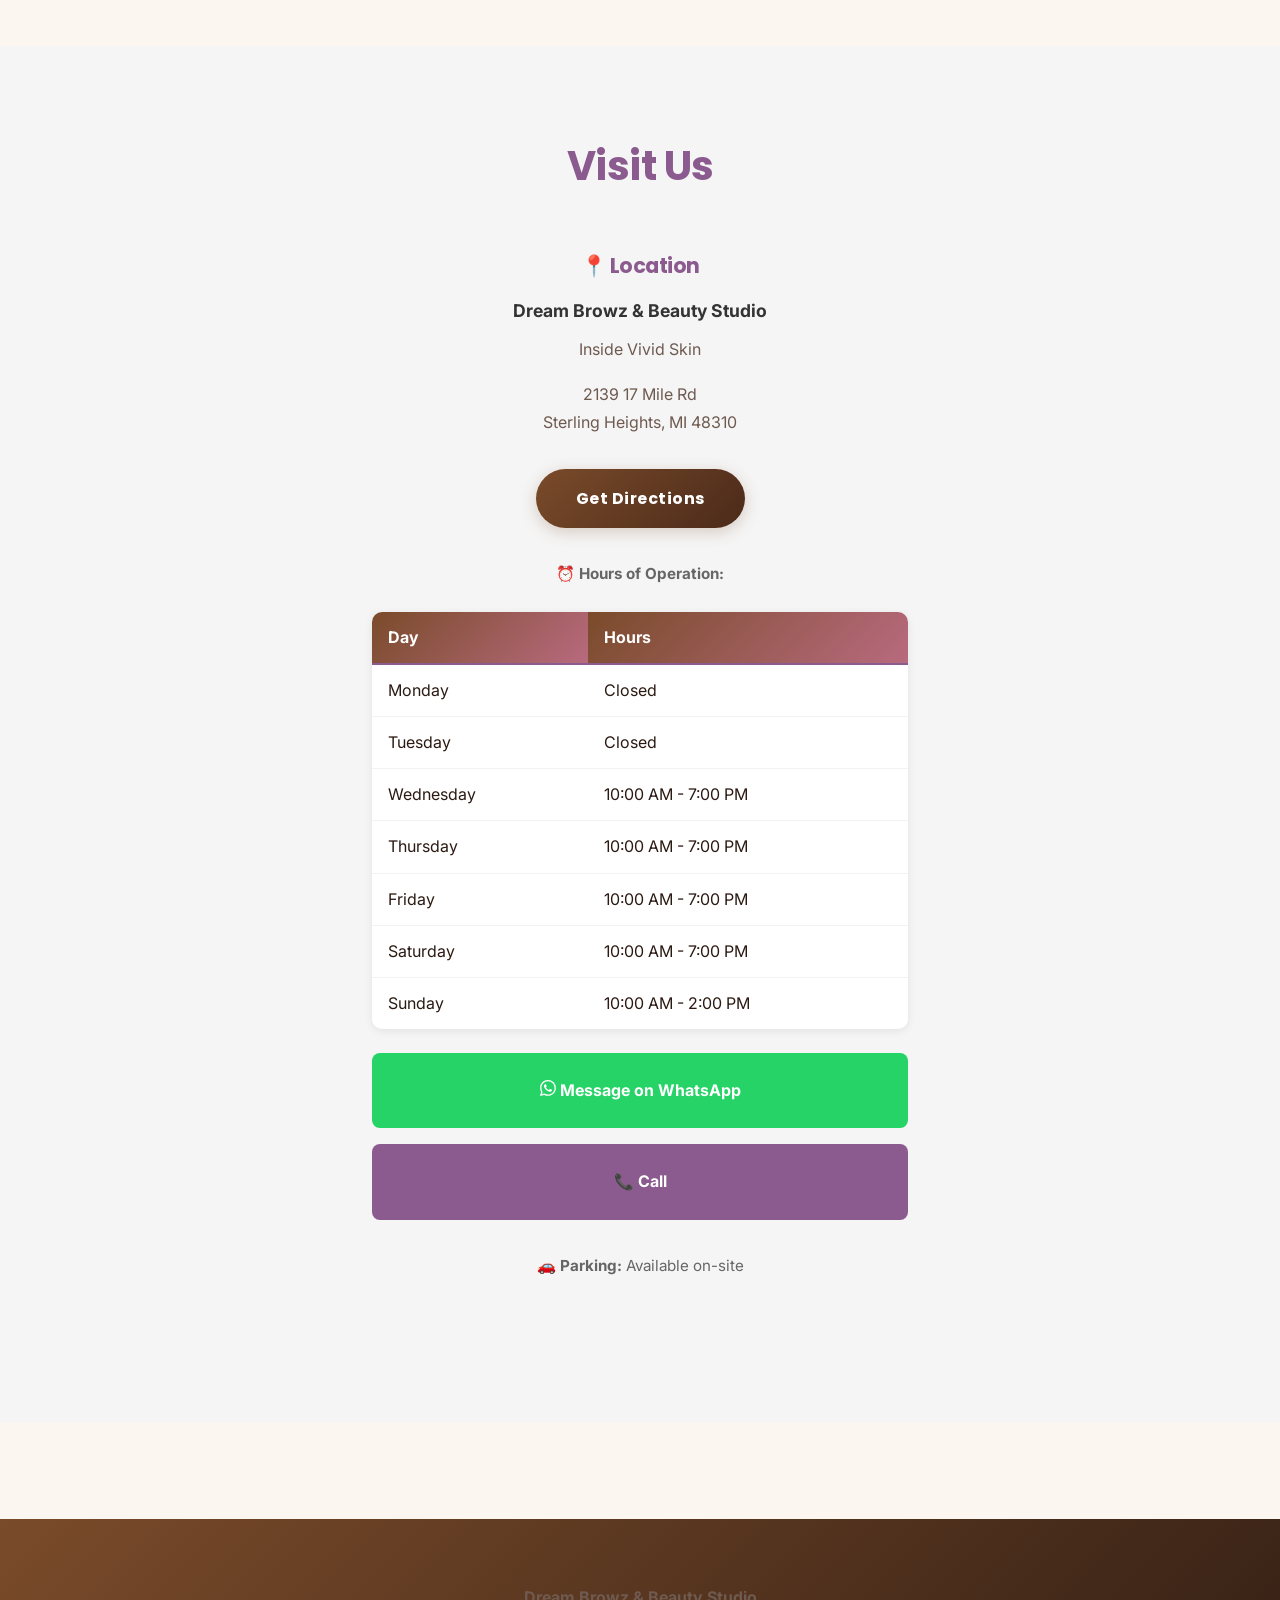
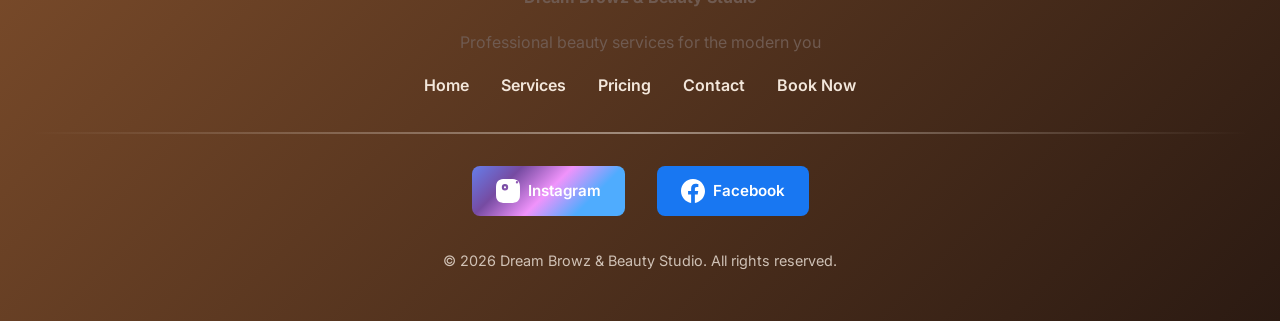
==== commit 1fadb98e: "add social media links to footer across multiple pages" ====
--- a/about.html
+++ b/about.html
@@ -214,7 +214,7 @@
           <!-- Quick Contact Options (Mobile-Friendly Stack) -->
       <div style="display: grid; grid-template-columns: 1fr; gap: 1rem; margin-bottom: 2rem;">
         <!-- WhatsApp Button -->
-        <a href="https://wa.me/7174668719?text=Hi%20Dream%20Browz%20n%20Beauty!%20I'd%20like%20to%20book%20an%20appointment." 
+        <a href="https://wa.me/2486195795?text=Hi%20Dream%20Browz%20n%20Beauty!%20I'd%20like%20to%20book%20an%20appointment." 
            style="display: block; padding: 1.5rem; background: #25D366; color: white; text-align: center; border-radius: 8px; text-decoration: none; font-weight: bold; transition: background 0.3s;"
            onmouseover="this.style.background='#1fa856'" onmouseout="this.style.background='#25D366'">
           <svg xmlns="http://www.w3.org/2000/svg" width="16" height="16" fill="currentColor" class="bi bi-whatsapp" viewBox="0 0 16 16">
@@ -223,7 +223,7 @@
         </a>
 
         <!-- Phone Button -->
-        <a href="tel:+17174668719" 
+        <a href="tel:+12486195795" 
            style="display: block; padding: 1.5rem; background: #8b5a8e; color: white; text-align: center; border-radius: 8px; text-decoration: none; font-weight: bold; transition: background 0.3s;"
            onmouseover="this.style.background='#704a7a'" onmouseout="this.style.background='#8b5a8e'">
           📞 Call 
@@ -253,6 +253,18 @@
 
       <div class="footer-divider"></div>
 
+      <!-- Social Media Links -->
+      <div class="footer-social">
+        <a href="https://www.instagram.com/dreambrowznbeauty/" target="_blank" rel="noopener noreferrer" class="social-link instagram" title="Follow us on Instagram">
+          <svg xmlns="http://www.w3.org/2000/svg" width="24" height="24" fill="currentColor" viewBox="0 0 16 16"><path d="M8 0C5.829 0 5.556.01 4.703.048 3.85.088 3.269.222 2.76.42a3.9 3.9 0 0 0-1.417.923A3.9 3.9 0 0 0 .42 2.76C.222 3.268.087 3.85.048 4.7.01 5.555 0 5.827 0 8.001c0 2.172.01 2.444.048 3.297.04.852.174 1.433.372 1.942.205.526.478.972.923 1.417.444.445.89.719 1.416.923.51.198 1.09.333 1.942.372C5.555 15.99 5.827 16 8 16s2.444-.01 3.298-.048c.851-.04 1.434-.174 1.943-.372a3.9 3.9 0 0 0 1.416-.923c.445-.445.718-.891.923-1.417.197-.509.332-1.09.372-1.942C15.99 10.445 16 10.173 16 8s-.01-2.445-.048-3.299c-.04-.851-.175-1.433-.372-1.941a3.9 3.9 0 0 0-.923-1.417A3.9 3.9 0 0 0 13.24.42c-.51-.198-1.092-.333-1.943-.372C10.443.01 10.172 0 7.998 0h.003zm5.991 1.409a.8.8 0 1 1 0 1.6.8.8 0 0 1 0-1.6zm-7.997 1.99a2.121 2.121 0 1 1 0 4.242 2.121 2.121 0 0 1 0-4.242zm0 1.389a.732.732 0 1 0 0 1.465.732.732 0 0 0 0-1.465z"/></svg>
+          Instagram
+        </a>
+        <a href="https://www.facebook.com/profile.php?id=61574247356690" target="_blank" rel="noopener noreferrer" class="social-link facebook" title="Like us on Facebook">
+          <svg xmlns="http://www.w3.org/2000/svg" width="24" height="24" fill="currentColor" viewBox="0 0 16 16"><path d="M16 8.049c0-4.446-3.582-8.05-8-8.05C3.58 0-.002 3.603-.002 8.05c0 4.017 2.926 7.347 6.75 7.951v-5.625h-2.03V8.05H6.75V6.275c0-2.017 1.195-3.131 3.022-3.131.876 0 1.791.166 1.791.166v1.98h-1.009c-.993 0-1.303.621-1.303 1.258v1.51h2.218l-.354 2.326H9.25V16c3.824-.604 6.75-3.934 6.75-7.951z"/></svg>
+          Facebook
+        </a>
+      </div>
+
       <p class="footer-copyright">&copy; 2026 Dream Browz & Beauty Studio. All rights reserved.</p>      
     </div>
   </footer>
--- a/css/style.css
+++ b/css/style.css
@@ -47,6 +47,61 @@
   /* Typography */
   --font-display: 'Poppins', sans-serif;
   --font-body: 'Inter', sans-serif;
+}
+
+/* ============================================
+   Google Reviews Section
+   ============================================ */
+.reviews-section {
+  padding: 4rem 2rem;
+  background: linear-gradient(135deg, var(--light-bg) 0%, rgba(176, 131, 87, 0.05) 100%);
+}
+
+.reviews-header {
+  text-align: center;
+  margin-bottom: 3rem;
+}
+
+.reviews-header h2 {
+  font-size: clamp(1.8rem, 4vw, 2.5rem);
+  margin-bottom: 0.5rem;
+}
+
+.reviews-header p {
+  color: var(--text-light);
+  font-size: 1.1rem;
+}
+
+.reviews-widget-container {
+  max-width: 1000px;
+  margin: 0 auto 3rem;
+  display: flex;
+  justify-content: center;
+}
+
+.google-reviews-widget {
+  width: 100%;
+  min-height: 400px;
+}
+
+.reviews-cta {
+  text-align: center;
+  padding: 2rem;
+  background: var(--white);
+  border-radius: 12px;
+  max-width: 600px;
+  margin: 0 auto;
+  box-shadow: var(--shadow-sm);
+}
+
+.reviews-cta p {
+  font-size: 1.1rem;
+  color: var(--text-dark);
+  margin-bottom: 1.5rem;
+}
+
+.reviews-cta .btn {
+  display: inline-block;
 }
 
 /* ============================================
@@ -451,6 +506,7 @@
   box-shadow: var(--shadow-md);
   transition: var(--transition-spring);
   cursor: pointer;
+  padding:10px;
 }
 
 .service-card:hover {
@@ -464,6 +520,7 @@
   object-fit: cover;
   display: block;
   transition: var(--transition-smooth);
+  border-radius: inherit;
 }
 
 .service-card:hover .service-image {
@@ -730,6 +787,84 @@
   color: rgba(240, 230, 220, 0.8);
   margin-bottom: 1rem;
   line-height: 1.8;
+}
+
+/* ============================================
+   Social Media Links
+   ============================================ */
+
+.footer-social {
+  display: flex;
+  justify-content: center;
+  align-items: center;
+  gap: 2rem;
+  margin: 2rem 0;
+  flex-wrap: wrap;
+}
+
+.social-link {
+  display: flex;
+  align-items: center;
+  gap: 0.5rem;
+  color: rgba(240, 230, 220, 0.9);
+  text-decoration: none;
+  font-weight: 600;
+  padding: 0.75rem 1.5rem;
+  border-radius: 8px;
+  transition: all 0.3s ease;
+  font-size: 0.95rem;
+}
+
+.social-link svg {
+  display: inline-block;
+  transition: transform 0.3s ease;
+}
+
+.social-link:hover {
+  transform: translateY(-3px);
+}
+
+.social-link.instagram {
+  background: linear-gradient(135deg, #667eea 0%, #764ba2 25%, #f093fb 50%, #4facfe 75%);
+  color: white;
+}
+
+.social-link.instagram:hover {
+  box-shadow: 0 8px 20px rgba(102, 126, 234, 0.4);
+}
+
+.social-link.instagram svg {
+  fill: white;
+}
+
+.social-link.facebook {
+  background: #1877f2;
+  color: white;
+}
+
+.social-link.facebook:hover {
+  background: #0a66c2;
+  box-shadow: 0 8px 20px rgba(24, 119, 242, 0.4);
+}
+
+.social-link.facebook svg {
+  fill: white;
+}
+
+@media (max-width: 768px) {
+  .footer-social {
+    gap: 1rem;
+  }
+
+  .social-link {
+    padding: 0.5rem 1rem;
+    font-size: 0.9rem;
+  }
+
+  .social-link svg {
+    width: 20px;
+    height: 20px;
+  }
 }
 
 /* ============================================
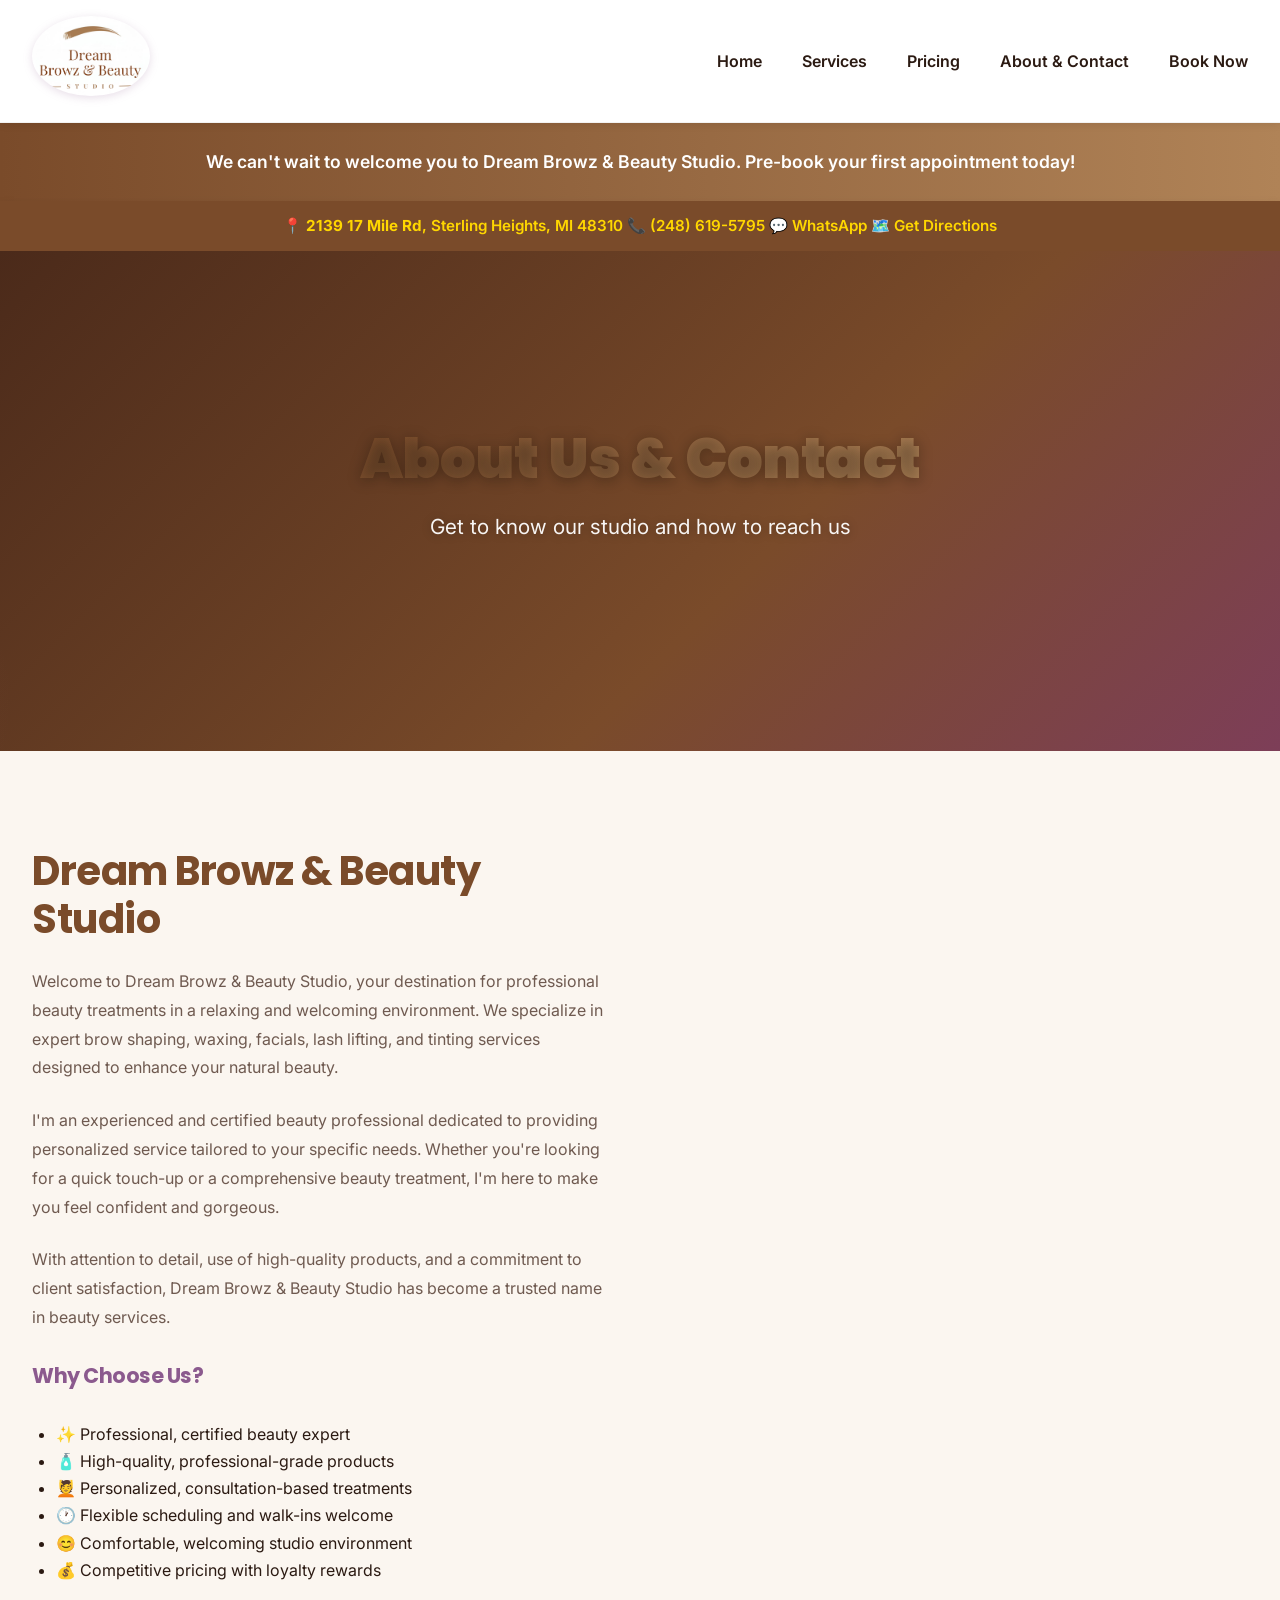
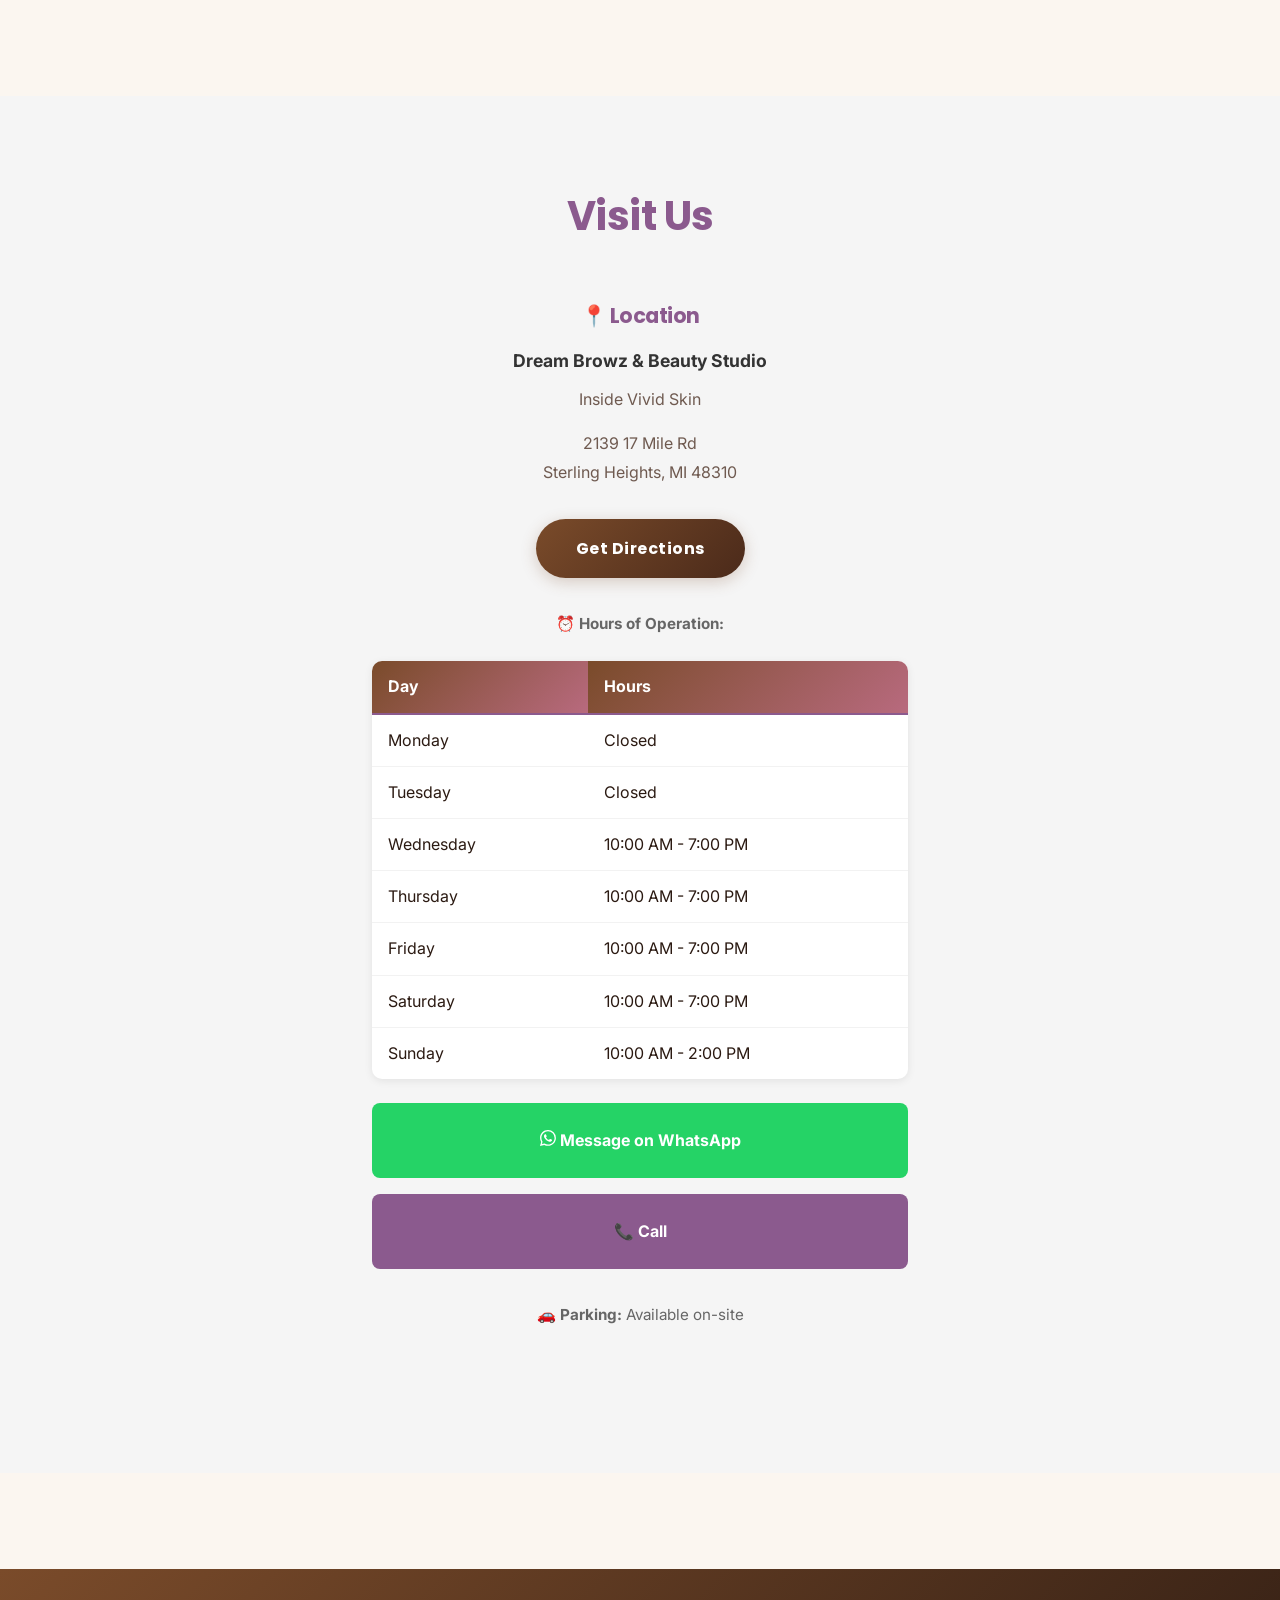
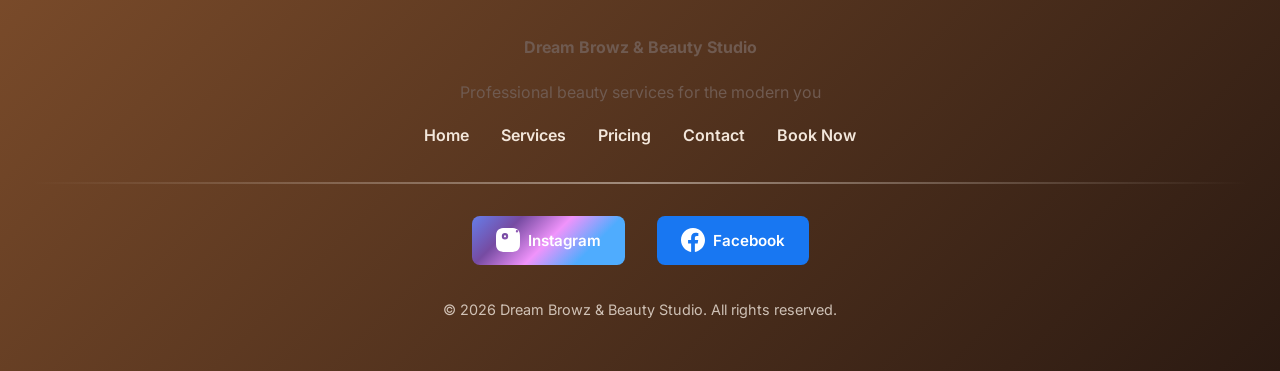
==== commit 8ea5ad7c: "add address section with contact details and directions to multiple pages" ====
--- a/about.html
+++ b/about.html
@@ -38,6 +38,28 @@
        ============================================ -->
   <div class="coming-soon-banner">
     We can't wait to welcome you to Dream Browz & Beauty Studio. Pre-book your first appointment today!
+  </div>
+
+  <!-- ============================================
+       Address Section
+       ============================================ -->
+  <div class="address-bar">
+    <a href="tel:+12486195795" class="address-item">
+      <span class="address-icon">📍</span>
+      <span class="address-text"><strong>2139 17 Mile Rd</strong>, Sterling Heights, MI 48310</span>
+    </a>
+    <a href="tel:+12486195795" class="address-item">
+      <span class="address-icon">📞</span>
+      <span class="address-text">(248) 619-5795</span>
+    </a>
+    <a href="https://wa.me/2486195795?text=Hi%20Dream%20Browz%20n%20Beauty!%20I'd%20like%20to%20book%20an%20appointment." class="address-item">
+      <span class="address-icon">💬</span>
+      <span class="address-text">WhatsApp</span>
+    </a>
+    <a href="https://www.google.com/maps/search/2139+17+Mile+Rd+Sterling+Heights+MI+48310" target="_blank" class="address-item">
+      <span class="address-icon">🗺️</span>
+      <span class="address-text">Get Directions</span>
+    </a>
   </div>
 
   <!-- ============================================
--- a/css/style.css
+++ b/css/style.css
@@ -47,6 +47,53 @@
   /* Typography */
   --font-display: 'Poppins', sans-serif;
   --font-body: 'Inter', sans-serif;
+}
+
+/* ============================================
+   Butterfly Animation Styles
+   ============================================ */
+
+.butterfly-container {
+  position: fixed;
+  top: 0;
+  left: 0;
+  width: 100%;
+  height: 100vh;
+  pointer-events: none;
+  z-index: 10;
+  overflow: hidden;
+}
+
+.butterfly {
+  display: inline-block;
+  font-size: 2rem;
+  will-change: transform, opacity;
+  perspective: 1000px;
+}
+
+.butterfly svg {
+  display: block;
+  filter: drop-shadow(0 3px 8px rgba(0, 0, 0, 0.2));
+  animation: wingFlutter 0.6s ease-in-out infinite;
+}
+
+/* Reduce butterfly animation on mobile for better performance */
+@media (max-width: 768px) {
+  .butterfly {
+    opacity: 0.7;
+  }
+  
+  .butterfly svg {
+    width: 35px;
+    height: 43px;
+  }
+}
+
+/* Add subtle wing flutter effect */
+@keyframes wingFlutter {
+  0% { transform: scaleX(1); }
+  50% { transform: scaleX(0.95); }
+  100% { transform: scaleX(1); }
 }
 
 /* ============================================
@@ -274,6 +321,41 @@
 
 .nav-toggle.active span:nth-child(3) {
   transform: rotate(-45deg) translate(7px, -7px);
+}
+
+/* ============================================
+   Address Bar
+   ============================================ */
+
+.address-bar {
+  background: var(--primary-purple);
+  color: white;
+  padding: 0.75rem 2rem;
+  text-align: center;
+  font-size: 0.95rem;
+  font-weight: 500;
+  box-shadow: var(--shadow-sm);
+}
+
+.address-bar p {
+  margin: 0;
+  display: flex;
+  justify-content: center;
+  align-items: center;
+  flex-wrap: wrap;
+  gap: 0.75rem;
+}
+
+.address-bar a {
+  color: #ffd700;
+  text-decoration: none;
+  font-weight: 600;
+  transition: var(--transition-fast);
+}
+
+.address-bar a:hover {
+  text-decoration: underline;
+  opacity: 0.9;
 }
 
 /* ============================================
@@ -969,9 +1051,18 @@
   h1 {
     font-size: 2rem;
   }
-  
+
   h2 {
     font-size: 1.5rem;
+  }
+
+  .address-bar {
+    padding: 0.75rem 1rem;
+    font-size: 0.85rem;
+  }
+
+  .address-bar p {
+    gap: 0.5rem;
   }
 }
 
@@ -983,6 +1074,20 @@
   .logo img {
     height: 80px;
   }
+
+  .address-bar {
+    padding: 0.6rem 0.75rem;
+    font-size: 0.8rem;
+  }
+
+  .address-bar p {
+    gap: 0.25rem;
+    justify-content: center;
+  }
+
+  .address-bar a {
+    font-size: 0.75rem;
+  }
   
   .coming-soon-banner {
     font-size: 0.9rem;
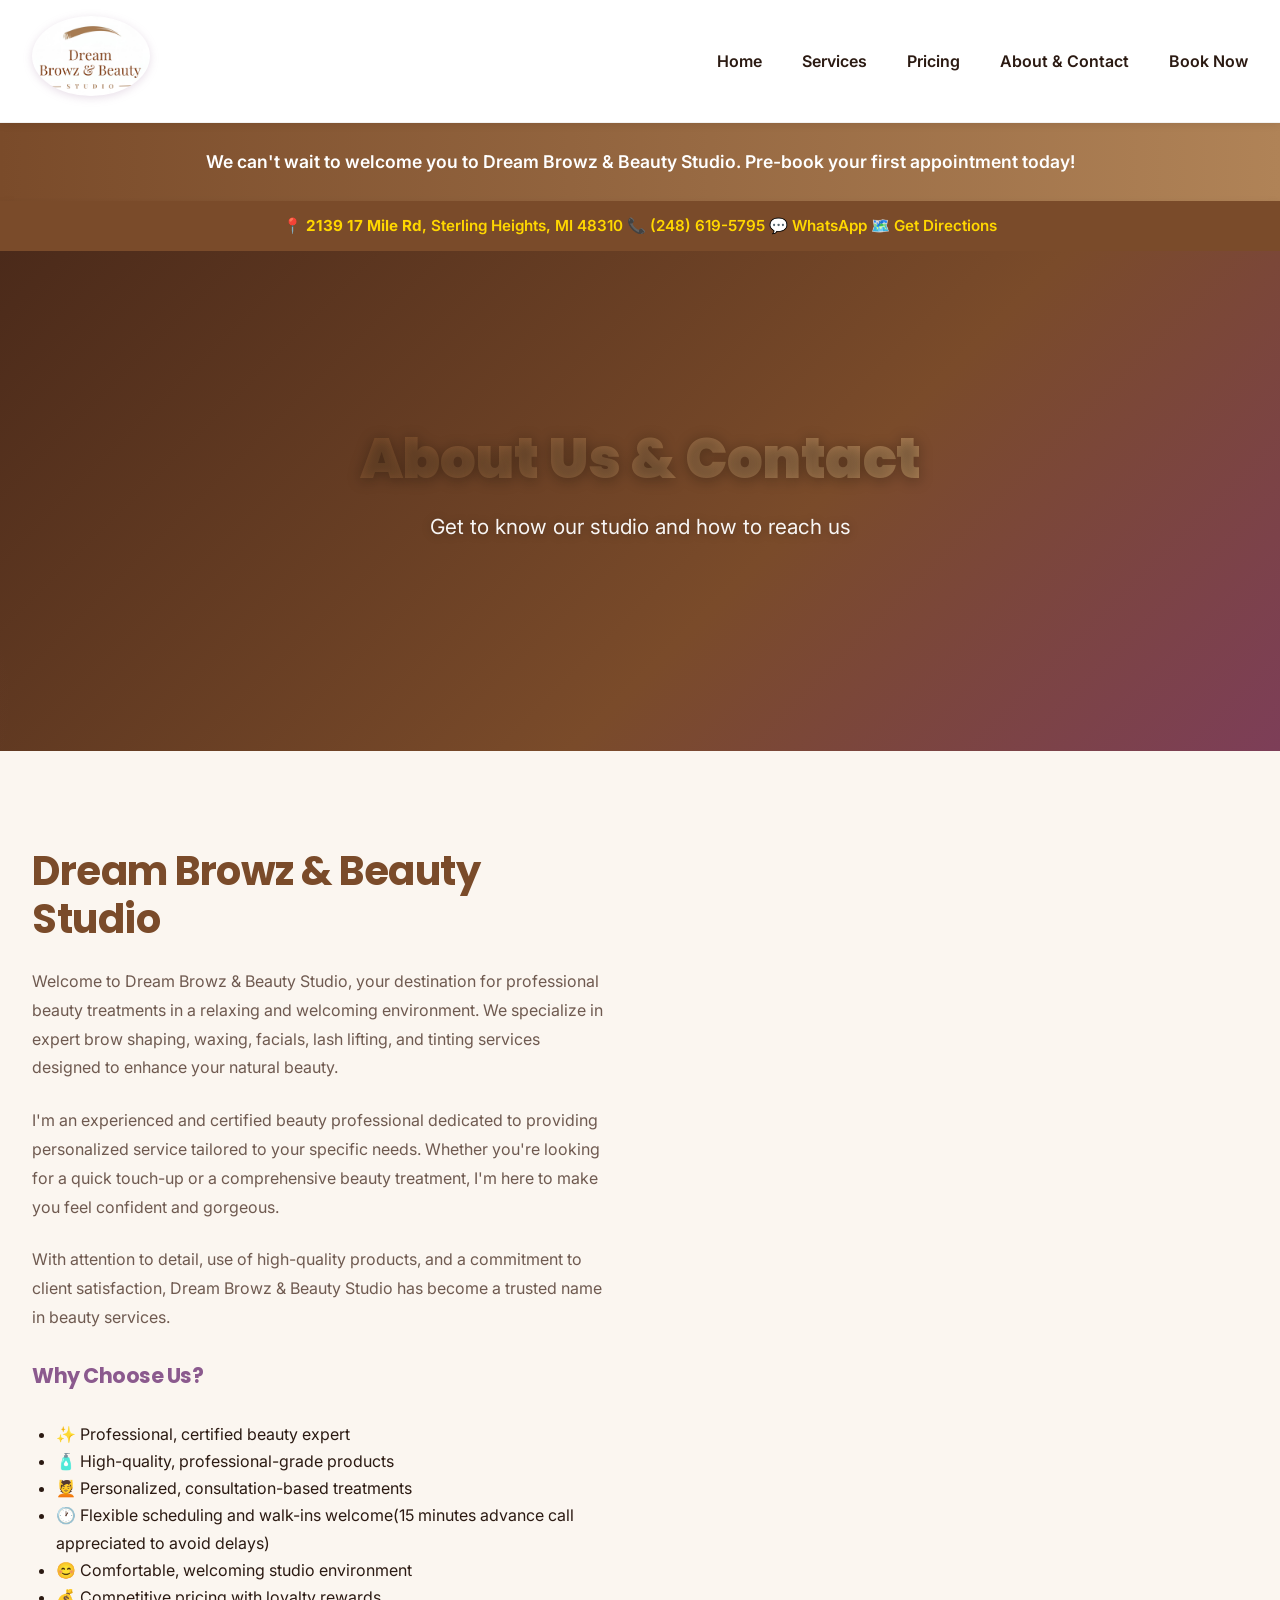
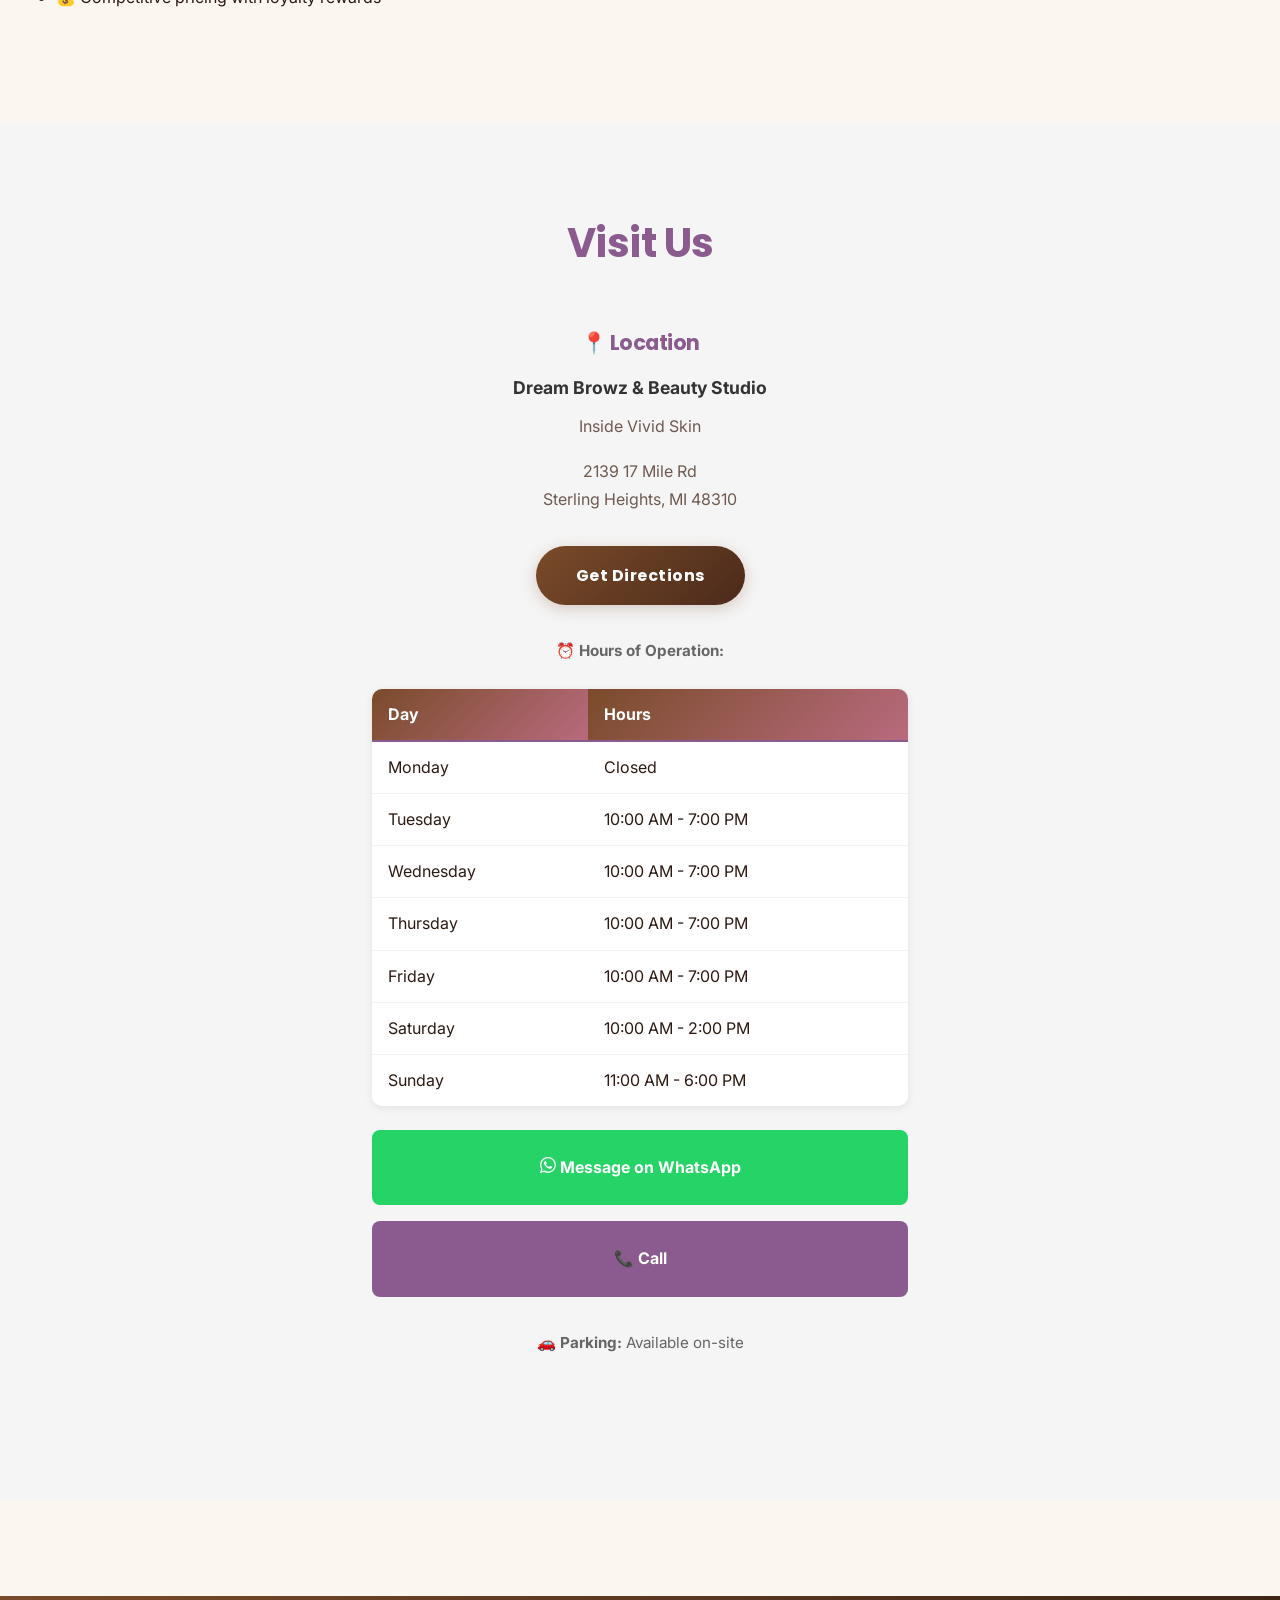
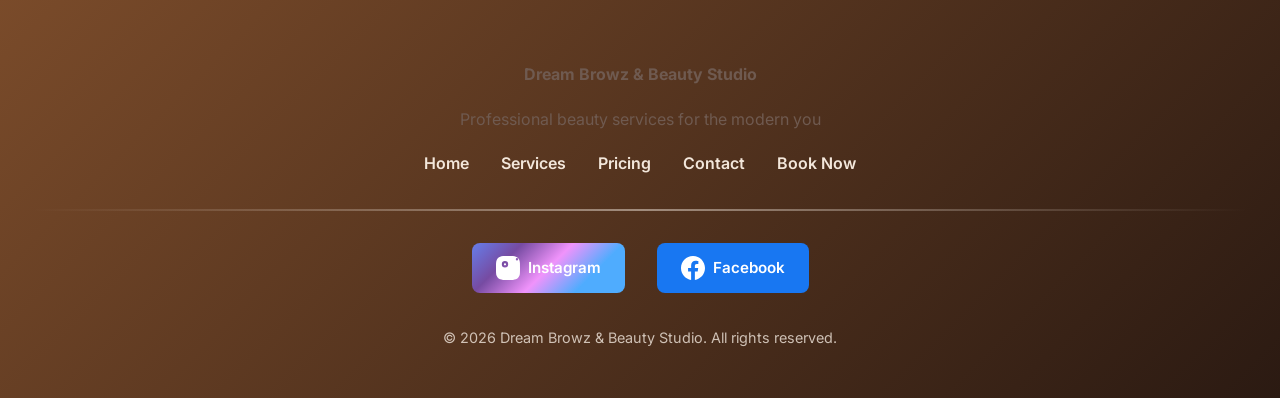
==== commit 7125af5e: "update business hours and add advance call notice for walk-ins" ====
--- a/about.html
+++ b/about.html
@@ -99,7 +99,7 @@
           <li>✨ Professional, certified beauty expert</li>
           <li>🧴 High-quality, professional-grade products</li>
           <li>💆 Personalized, consultation-based treatments</li>
-          <li>🕐 Flexible scheduling and walk-ins welcome</li>
+          <li>🕐 Flexible scheduling and walk-ins welcome(15 minutes advance call appreciated to avoid delays)</li>
           <li>😊 Comfortable, welcoming studio environment</li>
           <li>💰 Competitive pricing with loyalty rewards</li>
         </ul>
@@ -209,7 +209,7 @@
           </tr>
           <tr style="border-bottom: 1px solid #ddd;">
             <td style="padding: 0.75rem 1rem;">Tuesday</td>
-            <td style="padding: 0.75rem 1rem;">Closed</td>
+            <td style="padding: 0.75rem 1rem;">10:00 AM - 7:00 PM</td>
           </tr>
           <tr style="border-bottom: 1px solid #ddd;">
             <td style="padding: 0.75rem 1rem;">Wednesday</td>
@@ -225,11 +225,11 @@
           </tr>
           <tr style="border-bottom: 1px solid #ddd;">
             <td style="padding: 0.75rem 1rem;">Saturday</td>
-            <td style="padding: 0.75rem 1rem;">10:00 AM - 7:00 PM</td>
+            <td style="padding: 0.75rem 1rem;">10:00 AM - 2:00 PM</td>
           </tr>
           <tr>
             <td style="padding: 0.75rem 1rem;">Sunday</td>
-            <td style="padding: 0.75rem 1rem;">10:00 AM - 2:00 PM</td>
+            <td style="padding: 0.75rem 1rem;">11:00 AM - 6:00 PM</td>
           </tr>
         </tbody>
       </table>
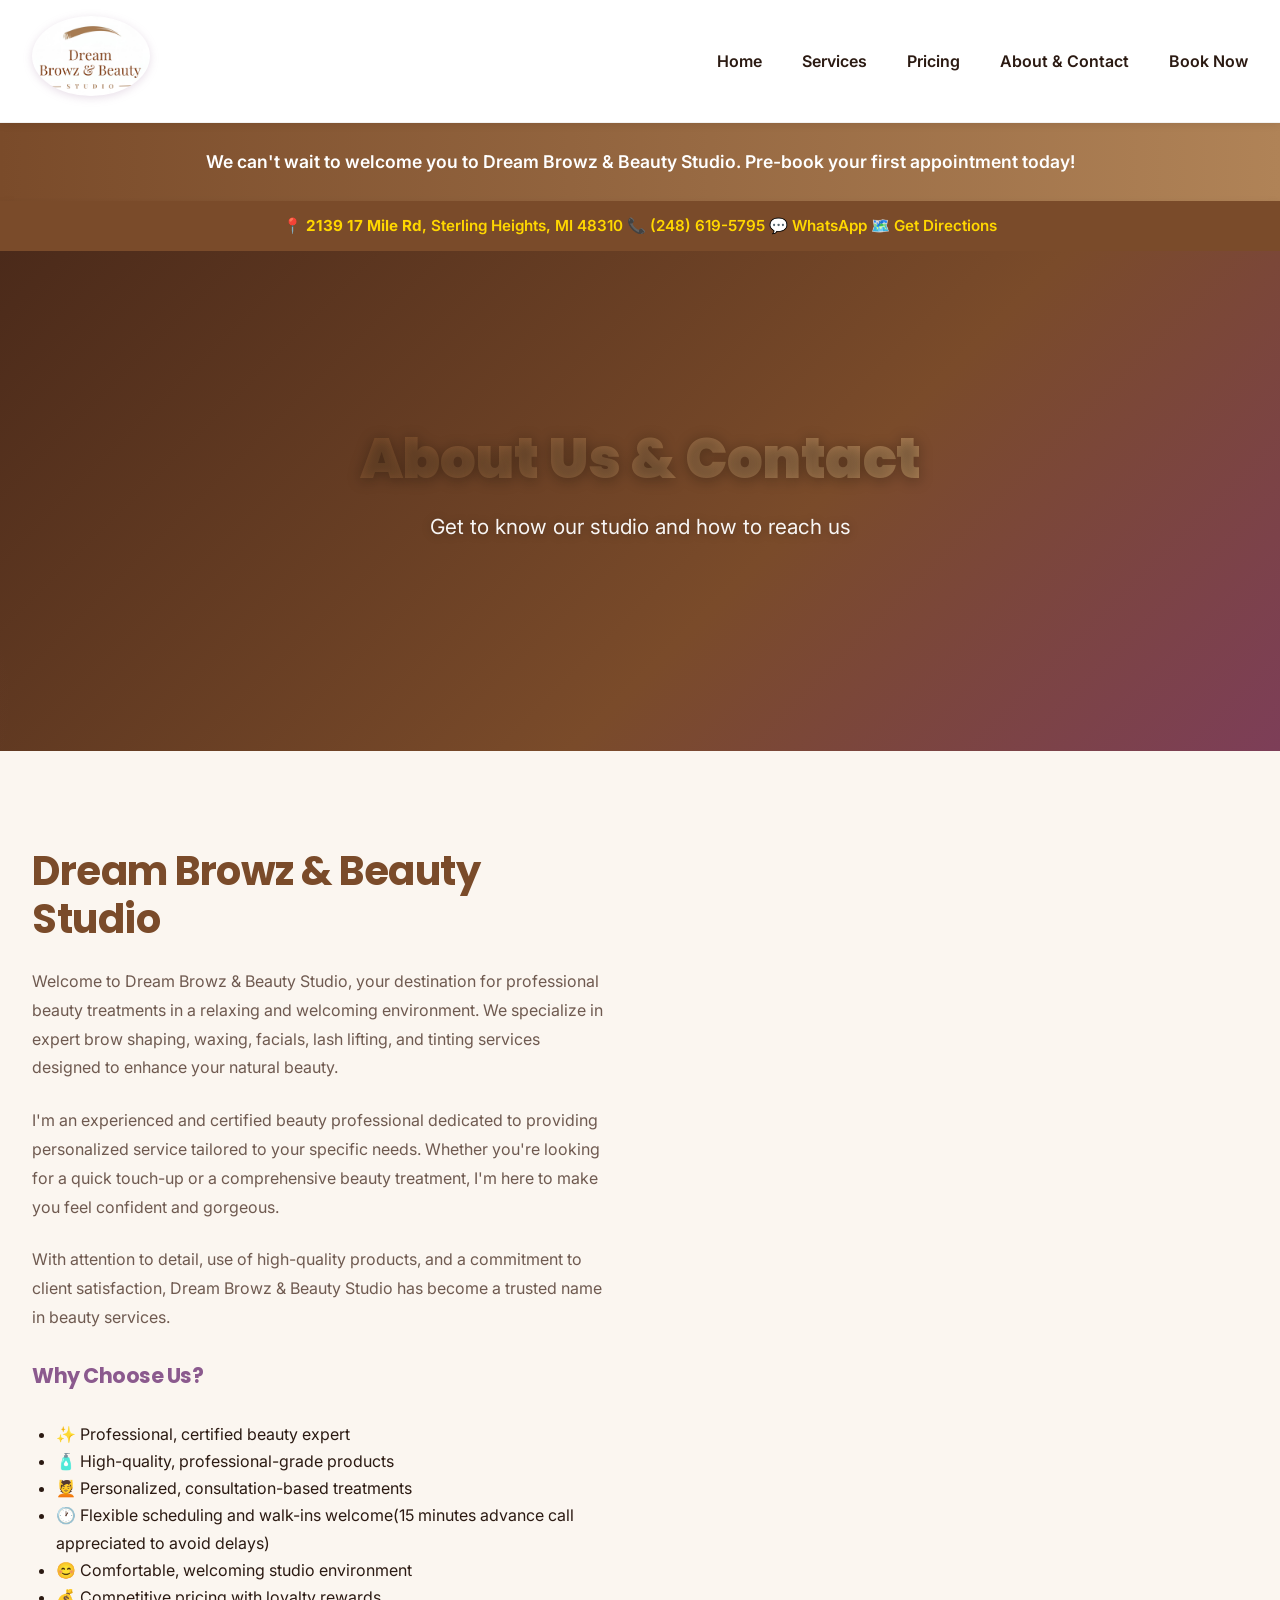
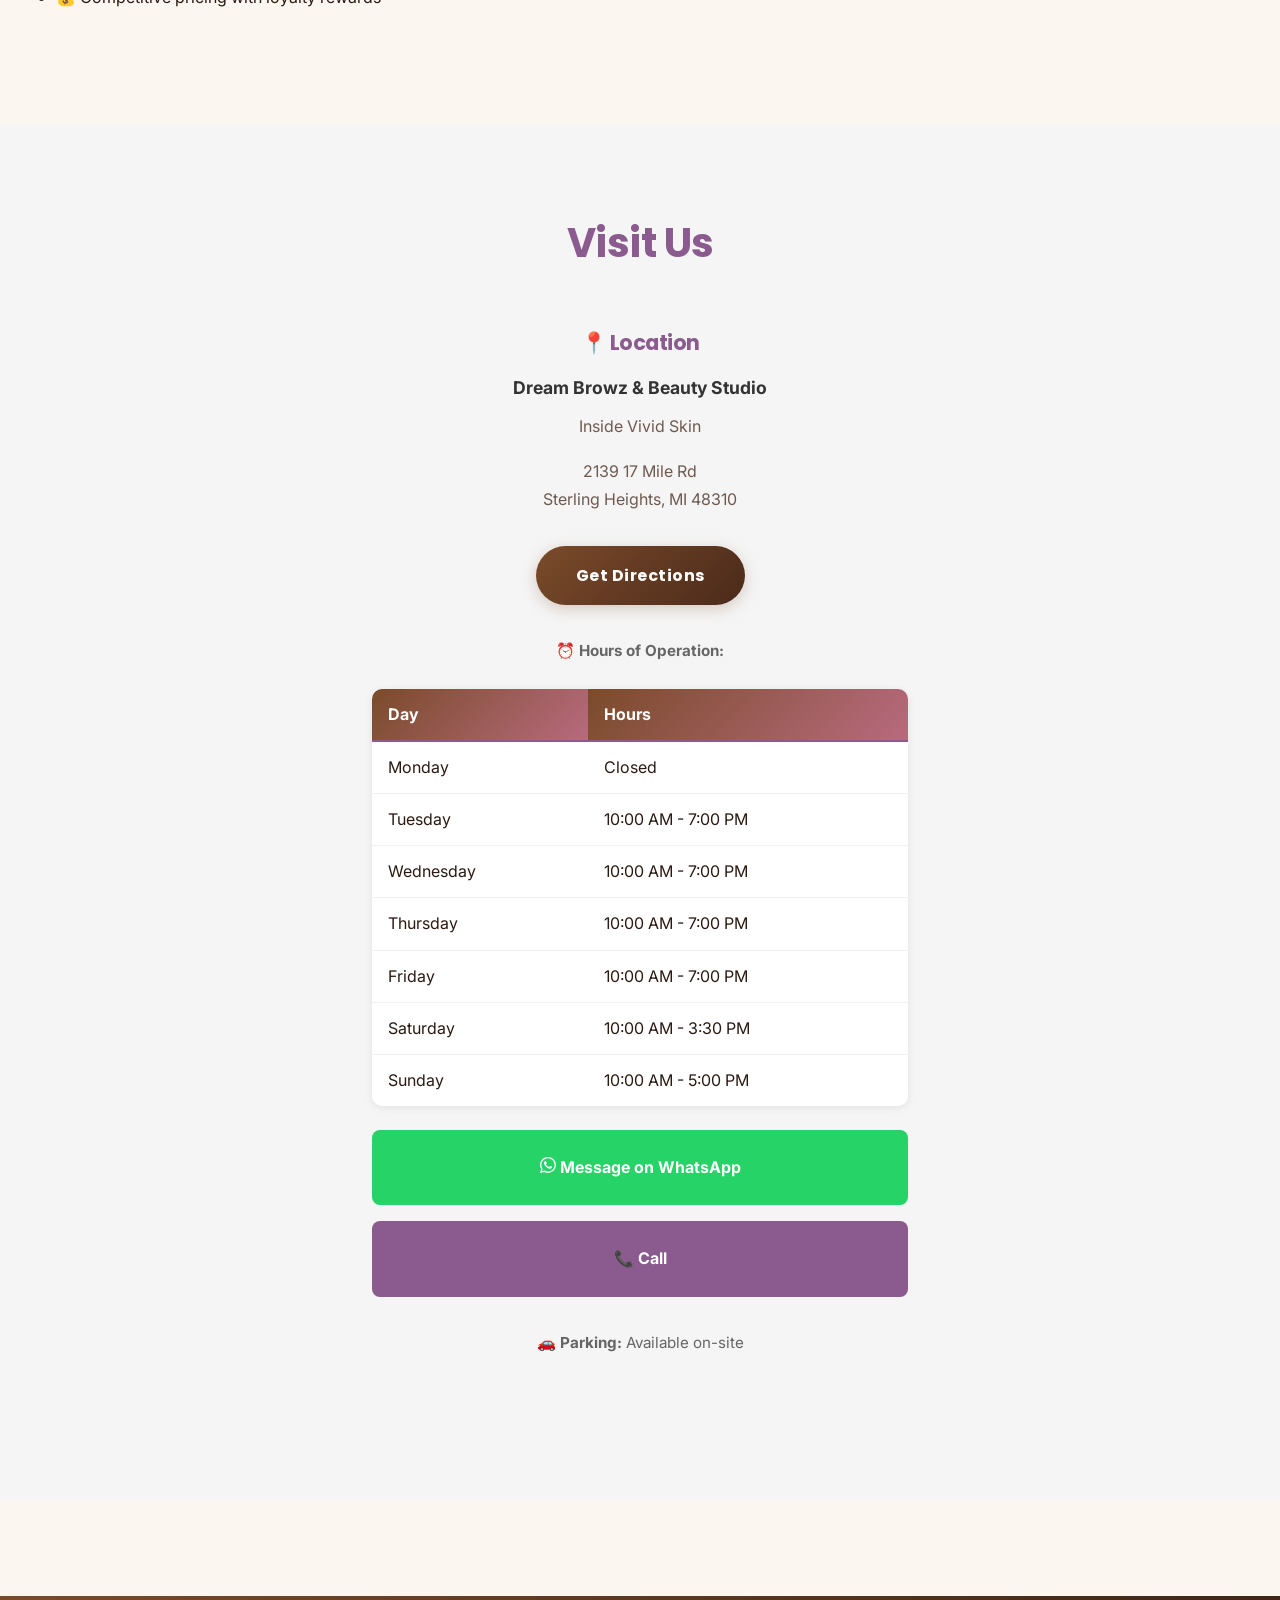
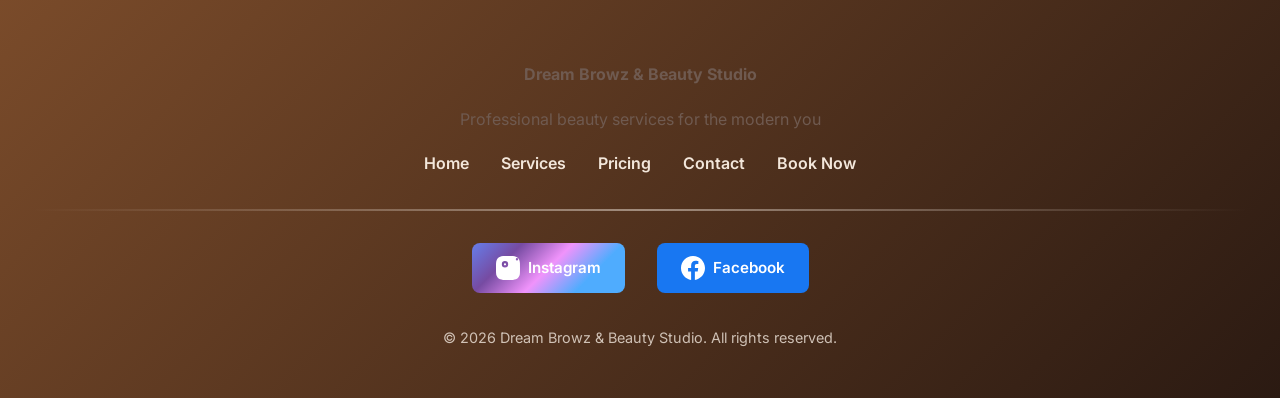
==== commit 2b6fd75d: "update Saturday and Sunday business hours for accuracy" ====
--- a/about.html
+++ b/about.html
@@ -225,11 +225,11 @@
           </tr>
           <tr style="border-bottom: 1px solid #ddd;">
             <td style="padding: 0.75rem 1rem;">Saturday</td>
-            <td style="padding: 0.75rem 1rem;">10:00 AM - 2:00 PM</td>
+            <td style="padding: 0.75rem 1rem;">10:00 AM - 3:30 PM</td>
           </tr>
           <tr>
             <td style="padding: 0.75rem 1rem;">Sunday</td>
-            <td style="padding: 0.75rem 1rem;">11:00 AM - 6:00 PM</td>
+            <td style="padding: 0.75rem 1rem;">10:00 AM - 5:00 PM</td>
           </tr>
         </tbody>
       </table>
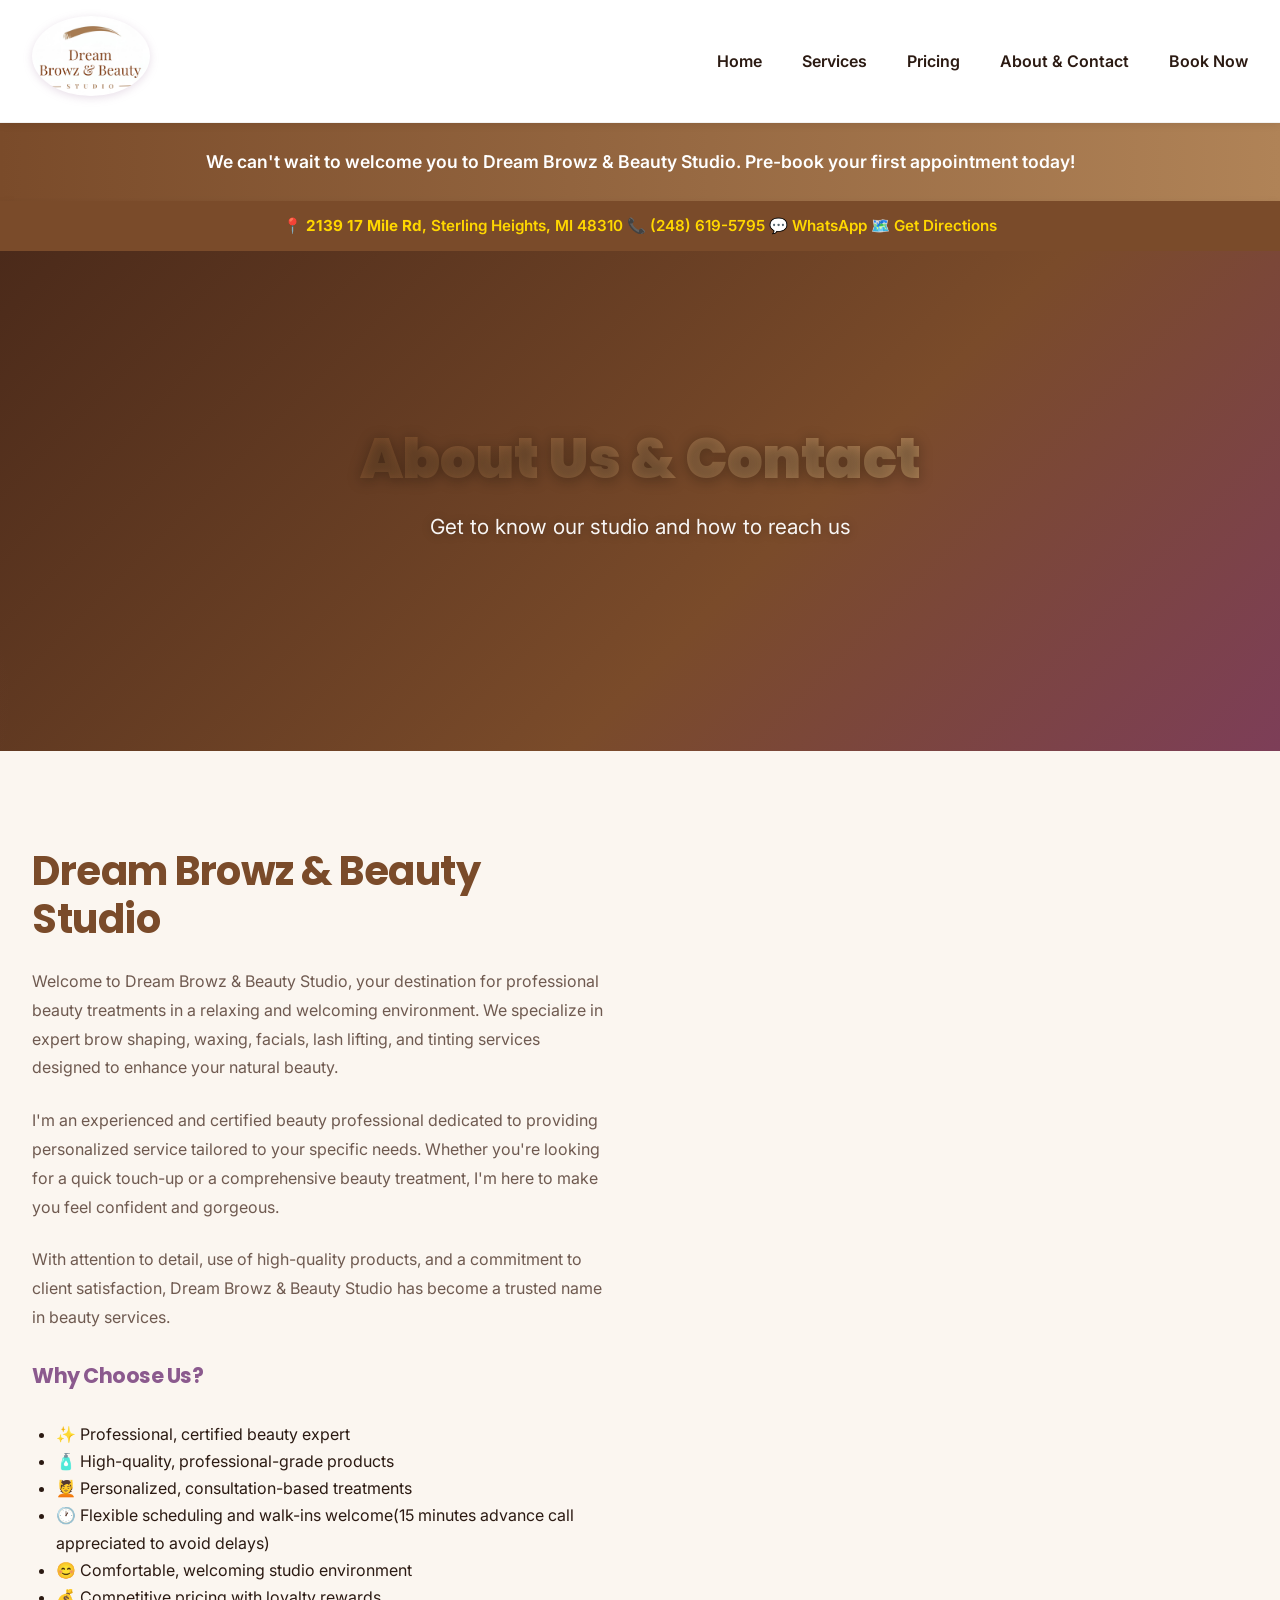
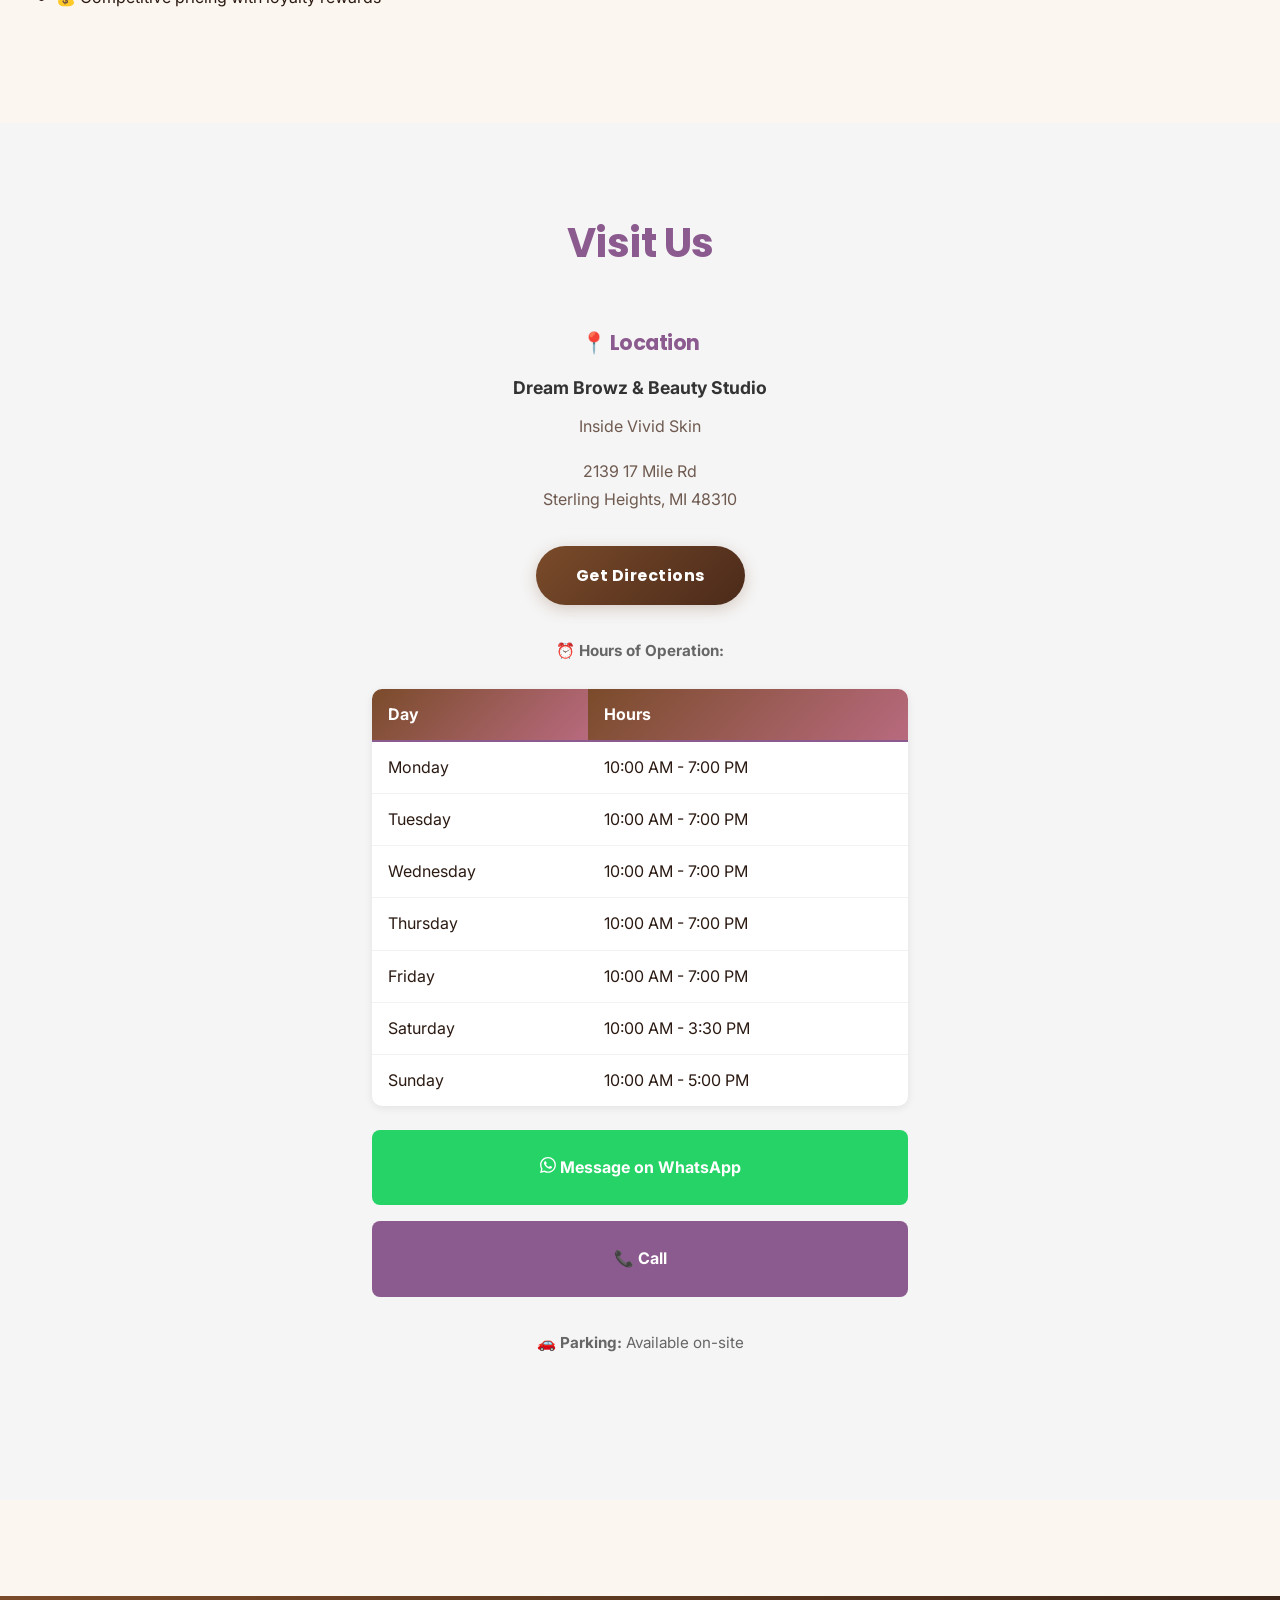
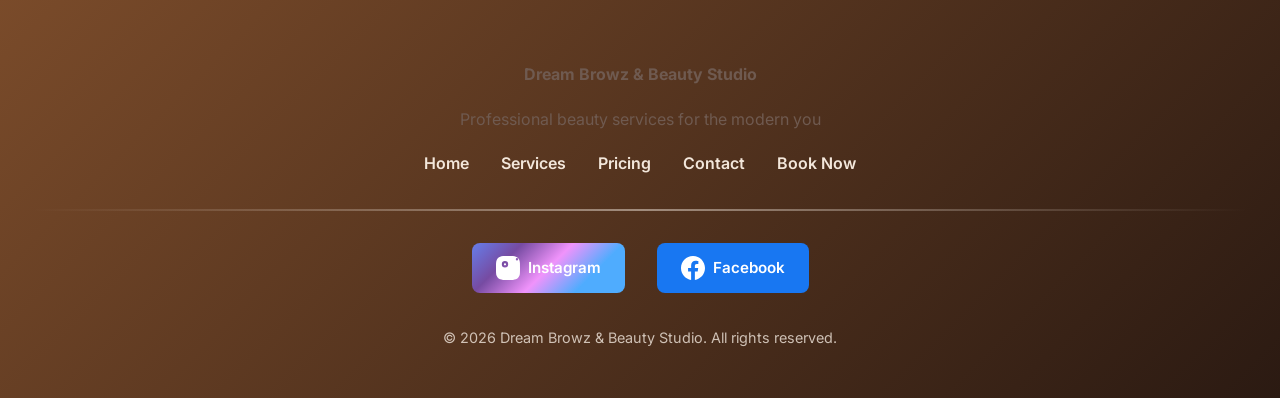
==== commit 6fc3418e: "update business hours for Monday and Saturday; adjust eyebrow pricing" ====
--- a/about.html
+++ b/about.html
@@ -205,7 +205,7 @@
         <tbody>
           <tr style="border-bottom: 1px solid #ddd;">
             <td style="padding: 0.75rem 1rem;">Monday</td>
-            <td style="padding: 0.75rem 1rem;">Closed</td>
+            <td style="padding: 0.75rem 1rem;">10:00 AM - 7:00 PM</td>
           </tr>
           <tr style="border-bottom: 1px solid #ddd;">
             <td style="padding: 0.75rem 1rem;">Tuesday</td>
